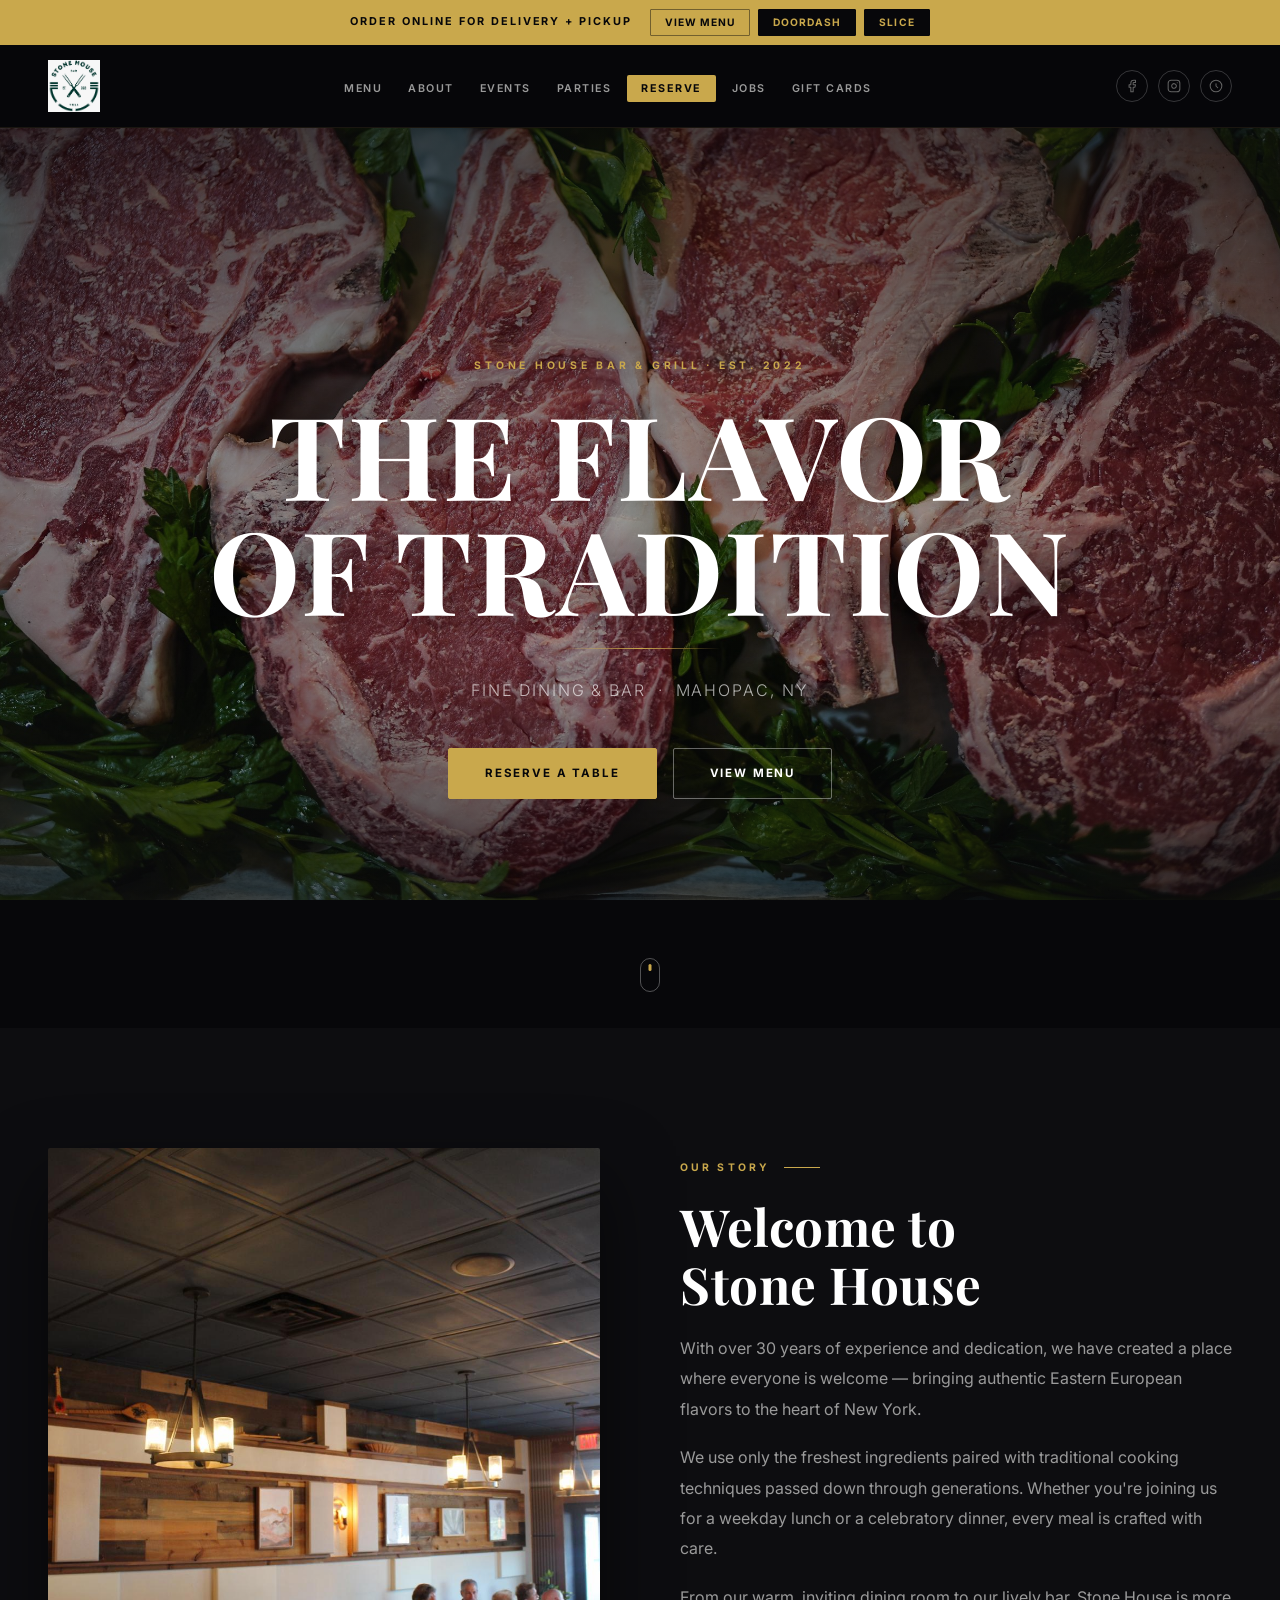
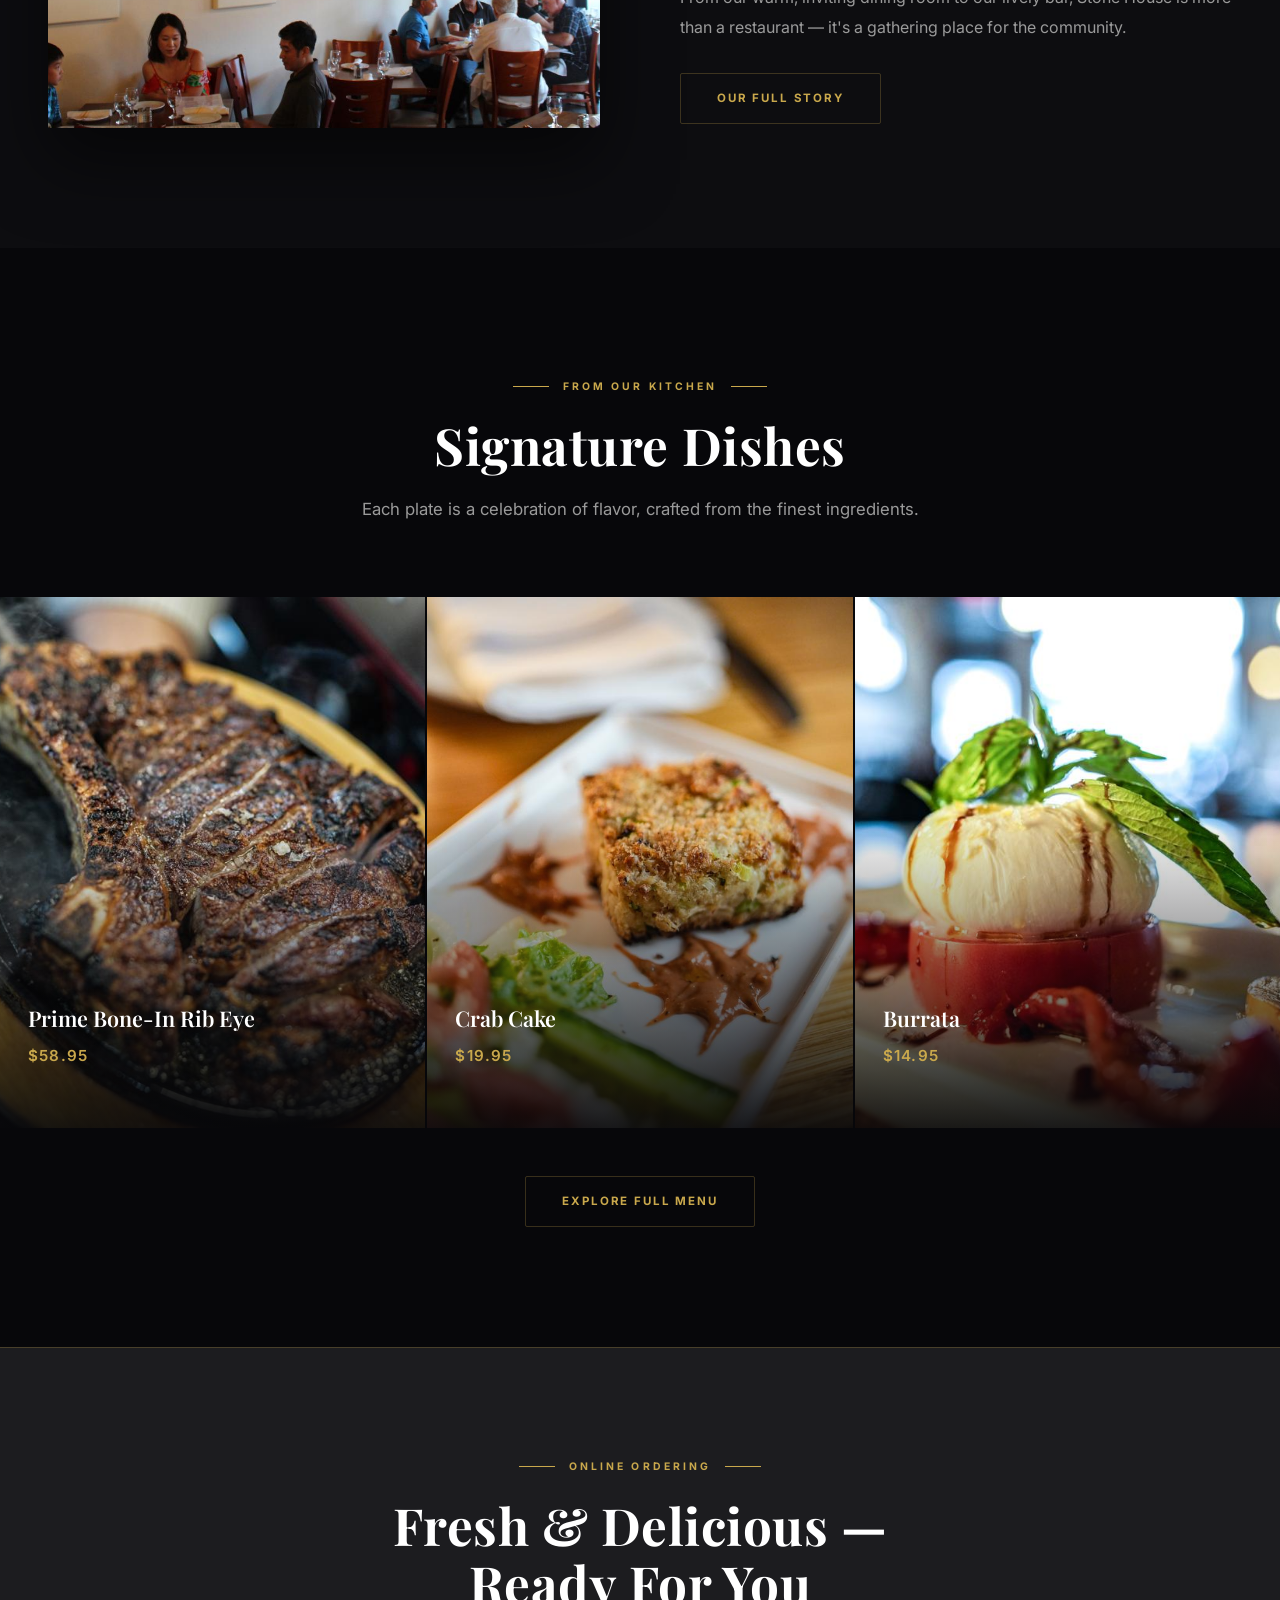
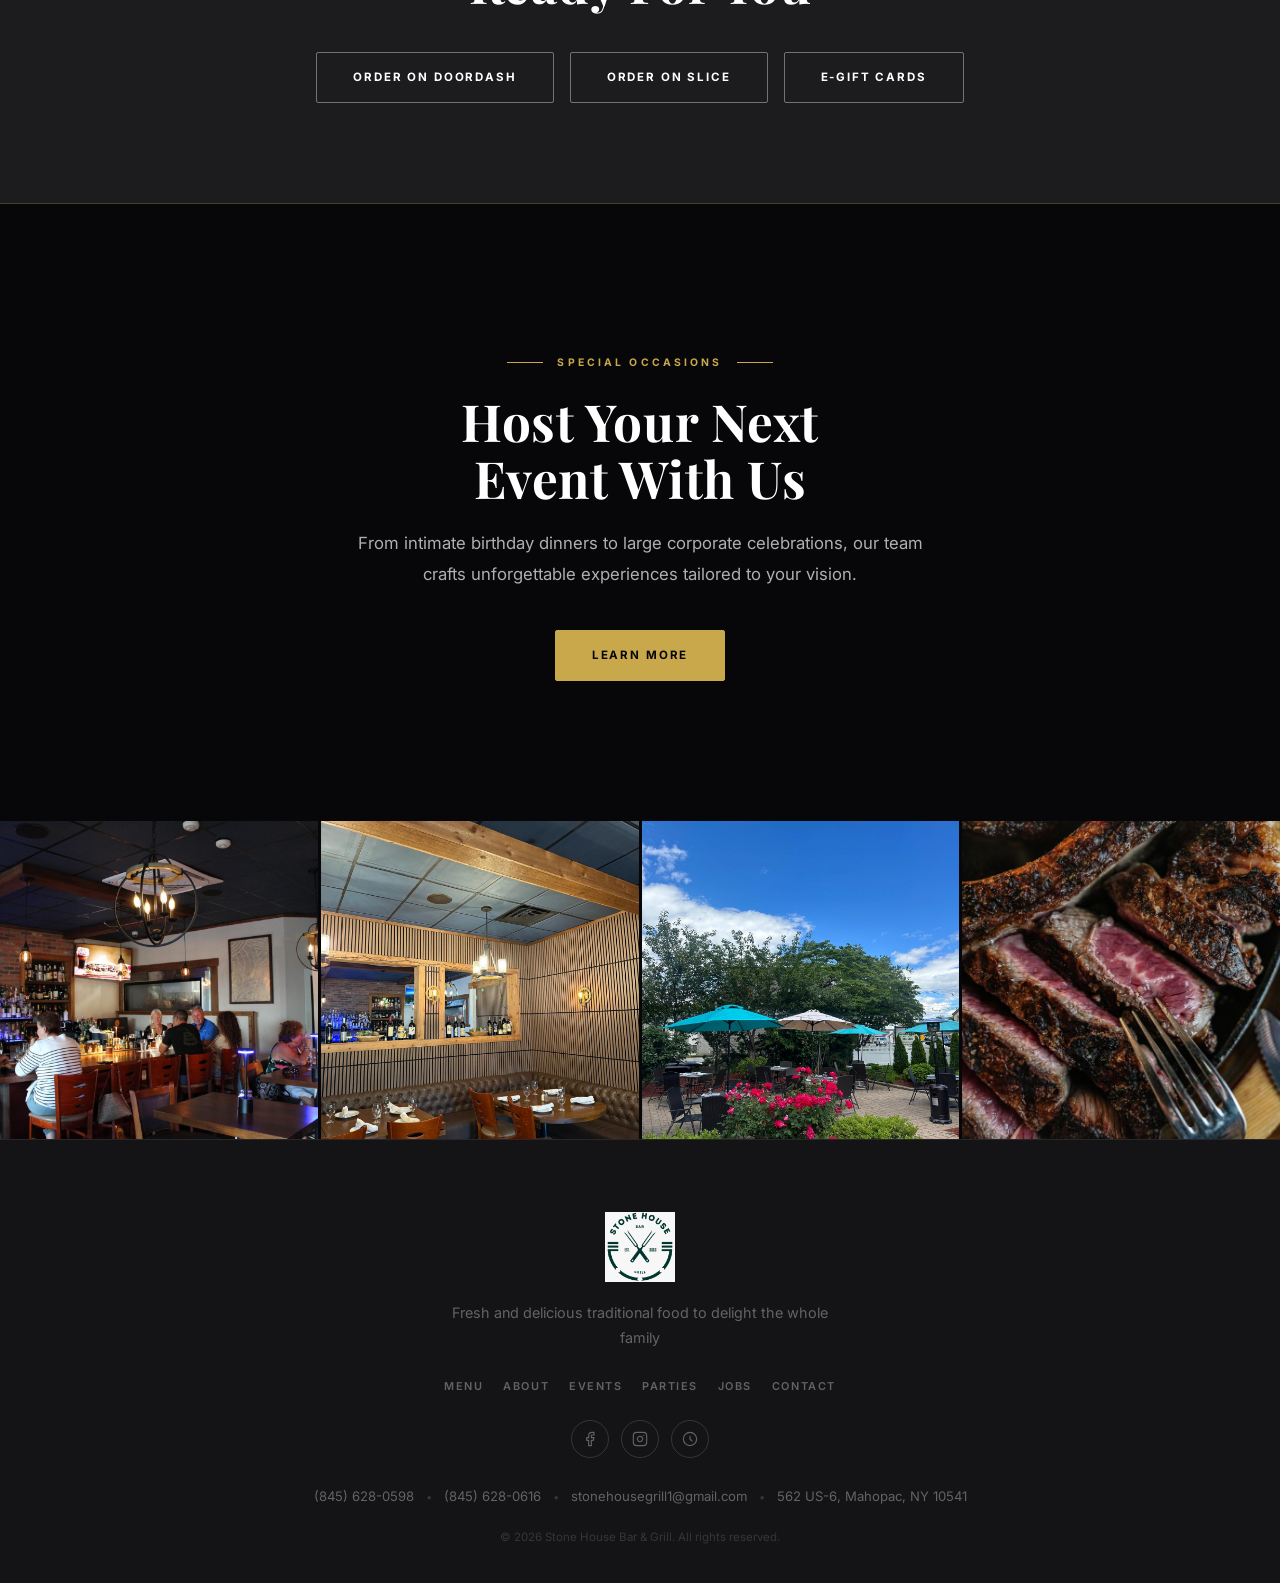
==== index.html @ c17eea4d "Remove Toast online ordering links" ====
<!DOCTYPE html>
<html lang="en">
<head>
  <meta charset="UTF-8" />
  <meta name="viewport" content="width=device-width, initial-scale=1.0" />
  <title>Stone House Bar &amp; Grill | Fine Dining in Mahopac NY</title>
  <meta name="description" content="Stone House Bar &amp; Grill — 30 years of authentic Eastern European flavors, fine dining, and warm hospitality in Mahopac, NY. Reserve your table today." />
  <meta property="og:title" content="Stone House Bar &amp; Grill | Fine Dining in Mahopac NY" />
  <meta property="og:description" content="Fine dining, craft cocktails &amp; private events in Mahopac, NY. Order online or reserve your table." />
  <meta property="og:image" content="images/steaks.jpg" />
  <meta property="og:type" content="website" />
  <link rel="preconnect" href="https://fonts.googleapis.com" />
  <link rel="preconnect" href="https://fonts.gstatic.com" crossorigin />
  <link href="https://fonts.googleapis.com/css2?family=Playfair+Display:ital,wght@0,400;0,600;0,700;1,400&family=Inter:wght@300;400;500;600;700&display=swap" rel="stylesheet" />
  <link rel="stylesheet" href="style.css?v=2" />
</head>
<body>

  <!-- TOP BANNER -->
  <div class="top-banner">
    <p class="banner-text">ORDER ONLINE FOR DELIVERY + PICKUP</p>
    <div class="banner-btns">
      <a href="menu.html" class="banner-btn">View Menu</a>
      <a href="https://www.doordash.com/store/stone-house-grill-mahopac-25248792/" target="_blank" rel="noopener" class="banner-btn banner-btn--filled">DoorDash</a>
      <a href="https://slicelife.com/restaurants/ny/mahopac/10541/stone-house-bar-grill/menu" target="_blank" rel="noopener" class="banner-btn banner-btn--filled">Slice</a>
    </div>
  </div>

  <!-- HEADER -->
  <header class="header" id="header">
    <div class="nav-inner container">
      <a href="index.html" class="nav-logo" aria-label="Stone House Bar &amp; Grill — Home">
        <img src="images/logo.jpg" alt="Stone House Bar &amp; Grill" />
      </a>
      <ul class="nav-links" role="list">
        <li><a href="menu.html"    class="nav-link">MENU</a></li>
        <li><a href="about.html"   class="nav-link">ABOUT</a></li>
        <li><a href="events.html"  class="nav-link">EVENTS</a></li>
        <li><a href="parties.html" class="nav-link">PARTIES</a></li>
        <li><a href="https://www.opentable.com/r/stone-house-grill-mahopac" target="_blank" rel="noopener" class="nav-link nav-link--reserve">RESERVE</a></li>
        <li><a href="jobs.html"    class="nav-link">JOBS</a></li>
        <li><a href="https://order.toasttab.com/egiftcards/stone-house-market-grill-562-rt-6" target="_blank" rel="noopener" class="nav-link">GIFT CARDS</a></li>
      </ul>
      <div class="nav-right">
        <div class="nav-social">
          <a href="https://www.facebook.com/stonehousegrillmarket" target="_blank" rel="noopener" aria-label="Facebook"><svg width="14" height="14" viewBox="0 0 24 24" fill="none" stroke="currentColor" stroke-width="1.8" stroke-linecap="round" stroke-linejoin="round"><path d="M18 2h-3a5 5 0 00-5 5v3H7v4h3v8h4v-8h3l1-4h-4V7a1 1 0 011-1h3z"/></svg></a>
          <a href="https://www.instagram.com/stonehousebarandgrill/" target="_blank" rel="noopener" aria-label="Instagram"><svg width="14" height="14" viewBox="0 0 24 24" fill="none" stroke="currentColor" stroke-width="1.8" stroke-linecap="round" stroke-linejoin="round"><rect x="2" y="2" width="20" height="20" rx="5" ry="5"/><path d="M16 11.37A4 4 0 1112.63 8 4 4 0 0116 11.37z"/><line x1="17.5" y1="6.5" x2="17.51" y2="6.5"/></svg></a>
          <a href="https://www.google.com/search?q=Stone+House+Bar+Grill+Mahopac+NY" target="_blank" rel="noopener" aria-label="Google"><svg width="14" height="14" viewBox="0 0 24 24" fill="none" stroke="currentColor" stroke-width="1.8" stroke-linecap="round" stroke-linejoin="round"><circle cx="12" cy="12" r="10"/><path d="M12 8v4l3 3"/></svg></a>
        </div>
        <button class="hamburger" id="hamburger" aria-label="Open navigation menu" aria-expanded="false">
          <span></span><span></span><span></span>
        </button>
      </div>
    </div>
  </header>

  <!-- MOBILE NAV -->
  <nav class="mobile-nav" id="mobileNav" aria-label="Mobile navigation">
    <a href="menu.html"    class="nav-link">MENU</a>
    <a href="about.html"   class="nav-link">ABOUT</a>
    <a href="events.html"  class="nav-link">EVENTS</a>
    <a href="parties.html" class="nav-link">PARTIES</a>
    <a href="https://www.opentable.com/r/stone-house-grill-mahopac" target="_blank" rel="noopener" class="nav-link nav-link--reserve">RESERVE</a>
    <a href="jobs.html"    class="nav-link">JOBS</a>
    <a href="https://order.toasttab.com/egiftcards/stone-house-market-grill-562-rt-6" target="_blank" rel="noopener" class="nav-link">GIFT CARDS</a>
    <div class="mobile-nav-social">
      <a href="https://www.facebook.com/stonehousegrillmarket" target="_blank" rel="noopener" aria-label="Facebook"><svg width="16" height="16" viewBox="0 0 24 24" fill="none" stroke="currentColor" stroke-width="1.8" stroke-linecap="round" stroke-linejoin="round"><path d="M18 2h-3a5 5 0 00-5 5v3H7v4h3v8h4v-8h3l1-4h-4V7a1 1 0 011-1h3z"/></svg></a>
      <a href="https://www.instagram.com/stonehousebarandgrill/" target="_blank" rel="noopener" aria-label="Instagram"><svg width="16" height="16" viewBox="0 0 24 24" fill="none" stroke="currentColor" stroke-width="1.8" stroke-linecap="round" stroke-linejoin="round"><rect x="2" y="2" width="20" height="20" rx="5" ry="5"/><path d="M16 11.37A4 4 0 1112.63 8 4 4 0 0116 11.37z"/><line x1="17.5" y1="6.5" x2="17.51" y2="6.5"/></svg></a>
      <a href="https://www.google.com/search?q=Stone+House+Bar+Grill+Mahopac+NY" aria-label="Google"><svg width="16" height="16" viewBox="0 0 24 24" fill="none" stroke="currentColor" stroke-width="1.8" stroke-linecap="round" stroke-linejoin="round"><circle cx="12" cy="12" r="10"/><path d="M12 8v4l3 3"/></svg></a>
    </div>
  </nav>

  <!-- ═══ HERO ═══════════════════════════════════════════════════ -->
  <section class="hero" aria-label="Hero">
    <div class="hero-overlay"></div>
    <div class="hero-content">
      <p class="hero-eyebrow">Stone House Bar &amp; Grill · Est. 2022</p>
      <h1 class="hero-title">THE FLAVOR<br>OF TRADITION</h1>
      <span class="hero-underline" aria-hidden="true"></span>
      <p class="hero-subtitle">Fine Dining &amp; Bar &nbsp;&middot;&nbsp; Mahopac, NY</p>
      <div class="hero-btns">
        <a href="https://www.opentable.com/r/stone-house-grill-mahopac" target="_blank" rel="noopener" class="btn btn--gold">Reserve a Table</a>
        <a href="menu.html"    class="btn btn--outline">View Menu</a>
      </div>
    </div>
    <div class="hero-scroll" aria-hidden="true"><span class="scroll-icon"></span></div>
  </section>

  <!-- ═══ STORY SPLIT ══════════════════════════════════════════════ -->
  <section class="section bg-dark">
    <div class="container split fade-in">
      <div class="split-image">
        <img src="images/diningroom.jpg" alt="Stone House dining room" loading="lazy" />
      </div>
      <div class="split-content">
        <div class="section-tag section-tag--left">Our Story</div>
        <h2 class="section-heading">Welcome to<br>Stone House</h2>
        <p>With over 30 years of experience and dedication, we have created a place where everyone is welcome — bringing authentic Eastern European flavors to the heart of New York.</p>
        <p>We use only the freshest ingredients paired with traditional cooking techniques passed down through generations. Whether you're joining us for a weekday lunch or a celebratory dinner, every meal is crafted with care.</p>
        <p>From our warm, inviting dining room to our lively bar, Stone House is more than a restaurant — it's a gathering place for the community.</p>
        <a href="about.html" class="btn btn--outline-gold">Our Full Story</a>
      </div>
    </div>
  </section>

  <!-- ═══ FEATURED DISHES ══════════════════════════════════════════ -->
  <section class="section bg-black">
    <div class="container">
      <div class="section-header fade-in">
        <div class="section-tag">From Our Kitchen</div>
        <h2 class="section-heading">Signature Dishes</h2>
        <p class="section-sub">Each plate is a celebration of flavor, crafted from the finest ingredients.</p>
      </div>
    </div>
    <div class="dishes-grid fade-in">
      <div class="dish-card">
        <img src="images/ribeye.jpg" alt="Prime Bone-In Rib Eye" loading="lazy" />
        <div class="dish-card-overlay">
          <p class="dish-card-name">Prime Bone-In Rib Eye</p>
          <p class="dish-card-price">$58.95</p>
          <p class="dish-card-cta">View Menu &rarr;</p>
        </div>
      </div>
      <div class="dish-card">
        <img src="images/crabcake.jpg" alt="Crab Cake" loading="lazy" />
        <div class="dish-card-overlay">
          <p class="dish-card-name">Crab Cake</p>
          <p class="dish-card-price">$19.95</p>
          <p class="dish-card-cta">View Menu &rarr;</p>
        </div>
      </div>
      <div class="dish-card">
        <img src="images/burratasalad.jpg" alt="Burrata" loading="lazy" />
        <div class="dish-card-overlay">
          <p class="dish-card-name">Burrata</p>
          <p class="dish-card-price">$14.95</p>
          <p class="dish-card-cta">View Menu &rarr;</p>
        </div>
      </div>
    </div>
    <div style="text-align:center; margin-top:48px;" class="fade-in">
      <a href="menu.html" class="btn btn--outline-gold">Explore Full Menu</a>
    </div>
  </section>

  <!-- ═══ ORDER ONLINE CTA ═════════════════════════════════════════ -->
  <section class="cta-section fade-in">
    <div class="container">
      <div class="section-tag" style="justify-content:center;">Online Ordering</div>
      <h2 class="section-heading">Fresh &amp; Delicious —<br>Ready For You</h2>
      <div class="cta-btns">
        <a href="https://www.doordash.com/store/stone-house-grill-mahopac-25248792/" target="_blank" rel="noopener" class="btn btn--outline">Order on DoorDash</a>
        <a href="https://slicelife.com/restaurants/ny/mahopac/10541/stone-house-bar-grill/menu" target="_blank" rel="noopener" class="btn btn--outline">Order on Slice</a>
        <a href="https://order.toasttab.com/egiftcards/stone-house-market-grill-562-rt-6" target="_blank" rel="noopener" class="btn btn--outline">E-Gift Cards</a>
      </div>
    </div>
  </section>

  <!-- ═══ EVENTS TEASER ════════════════════════════════════════════ -->
  <section class="events-teaser" aria-label="Private events">
    <div class="events-teaser-overlay"></div>
    <div class="events-teaser-content fade-in">
      <div class="section-tag" style="justify-content:center;">Special Occasions</div>
      <h2 class="section-heading">Host Your Next<br>Event With Us</h2>
      <p>From intimate birthday dinners to large corporate celebrations, our team crafts unforgettable experiences tailored to your vision.</p>
      <a href="parties.html" class="btn btn--gold">Learn More</a>
    </div>
  </section>

  <!-- ═══ GALLERY STRIP ════════════════════════════════════════════ -->
  <div class="gallery-strip" aria-label="Restaurant photo gallery">
    <div class="gallery-strip-item">
      <img src="images/bararea.jpg"      alt="Bar area"        loading="lazy" />
    </div>
    <div class="gallery-strip-item">
      <img src="images/bootharea.jpg"    alt="Booth seating"   loading="lazy" />
    </div>
    <div class="gallery-strip-item">
      <img src="images/outsidepatio.jpg" alt="Outside patio"   loading="lazy" />
    </div>
    <div class="gallery-strip-item">
      <img src="images/steakmr.jpg"      alt="Steak dinner"    loading="lazy" />
    </div>
  </div>

  <!-- ═══ FOOTER ═══════════════════════════════════════════════════ -->
  <footer class="footer">
    <div class="container footer-inner">
      <div class="footer-logo"><img src="images/logo.jpg" alt="Stone House Bar &amp; Grill" loading="lazy" /></div>
      <p class="footer-tagline">Fresh and delicious traditional food to delight the whole family</p>
      <nav class="footer-nav" aria-label="Footer navigation">
        <a href="menu.html">Menu</a>
        <a href="about.html">About</a>
        <a href="events.html">Events</a>
        <a href="parties.html">Parties</a>
        <a href="jobs.html">Jobs</a>
        <a href="contact.html">Contact</a>
      </nav>
      <div class="footer-social">
        <a href="https://www.facebook.com/stonehousegrillmarket" target="_blank" rel="noopener" aria-label="Facebook"><svg width="16" height="16" viewBox="0 0 24 24" fill="none" stroke="currentColor" stroke-width="1.7" stroke-linecap="round" stroke-linejoin="round"><path d="M18 2h-3a5 5 0 00-5 5v3H7v4h3v8h4v-8h3l1-4h-4V7a1 1 0 011-1h3z"/></svg></a>
        <a href="https://www.instagram.com/stonehousebarandgrill/" target="_blank" rel="noopener" aria-label="Instagram"><svg width="16" height="16" viewBox="0 0 24 24" fill="none" stroke="currentColor" stroke-width="1.7" stroke-linecap="round" stroke-linejoin="round"><rect x="2" y="2" width="20" height="20" rx="5" ry="5"/><path d="M16 11.37A4 4 0 1112.63 8 4 4 0 0116 11.37z"/><line x1="17.5" y1="6.5" x2="17.51" y2="6.5"/></svg></a>
        <a href="https://www.google.com/search?q=Stone+House+Bar+Grill+Mahopac+NY" target="_blank" rel="noopener" aria-label="Google"><svg width="16" height="16" viewBox="0 0 24 24" fill="none" stroke="currentColor" stroke-width="1.7" stroke-linecap="round" stroke-linejoin="round"><circle cx="12" cy="12" r="10"/><path d="M12 8v4l3 3"/></svg></a>
      </div>
      <div class="footer-contact-strip">
        <a href="tel:+18456280598">(845) 628-0598</a><span class="footer-dot">&bull;</span>
        <a href="tel:+18456280616">(845) 628-0616</a><span class="footer-dot">&bull;</span>
        <a href="mailto:stonehousegrill1@gmail.com">stonehousegrill1@gmail.com</a><span class="footer-dot">&bull;</span>
        <span>562 US-6, Mahopac, NY 10541</span>
      </div>
      <p class="footer-copy">&copy; 2026 Stone House Bar &amp; Grill. All rights reserved.</p>
    </div>
  </footer>

  <script src="script.js"></script>
</body>
</html>
---- style.css ----
/* ================================================================
   STONE HOUSE BAR & GRILL — Premium Multi-Page Design System
   ================================================================ */

/* ── VARIABLES ────────────────────────────────────────────────── */
:root {
  --black:       #07070a;
  --dark:        #0d0d10;
  --dark-2:      #141417;
  --dark-3:      #1c1c1f;
  --dark-4:      #272729;
  --dark-5:      #363639;
  --gold:        #c9a84c;
  --gold-light:  #d9bc78;
  --gold-dim:    rgba(201,168,76,0.12);
  --gold-border: rgba(201,168,76,0.25);
  --white:       #ffffff;
  --cream:       #f5f0e8;
  --gray:        #9a9a9a;
  --gray-2:      #636363;

  --font-h: 'Playfair Display', Georgia, serif;
  --font-b: 'Inter', system-ui, -apple-system, sans-serif;

  --ease:      cubic-bezier(0.4, 0, 0.2, 1);
  --dur:       0.35s;
  --container: 1280px;
  --nav-h:     82px;
  --section-v: 120px;
  --radius:    2px;
}

/* ── RESET ────────────────────────────────────────────────────── */
*, *::before, *::after { box-sizing: border-box; margin: 0; padding: 0; }
html { scroll-behavior: smooth; font-size: 16px; }
body {
  font-family: var(--font-b);
  background: var(--black);
  color: var(--white);
  line-height: 1.65;
  overflow-x: hidden;
  -webkit-font-smoothing: antialiased;
  opacity: 0;
  transition: opacity 0.45s ease;
}
body.page-ready { opacity: 1; }
img  { max-width: 100%; display: block; }
a    { text-decoration: none; color: inherit; }
ul   { list-style: none; }
address { font-style: normal; }

/* ── CONTAINER / LAYOUT ───────────────────────────────────────── */
.container {
  max-width: var(--container);
  margin-inline: auto;
  padding-inline: 48px;
}
.section { padding-block: var(--section-v); }

/* ── SECTION HEADER (centered, with gold tag + decorative lines) ─ */
.section-header { text-align: center; margin-bottom: 72px; }

.section-tag {
  display: inline-flex;
  align-items: center;
  gap: 14px;
  font-family: var(--font-b);
  font-size: 0.65rem;
  font-weight: 700;
  letter-spacing: 0.3em;
  text-transform: uppercase;
  color: var(--gold);
  margin-bottom: 22px;
}
.section-tag::before,
.section-tag::after {
  content: '';
  display: block;
  width: 36px;
  height: 1px;
  background: var(--gold);
}

.section-heading {
  font-family: var(--font-h);
  font-size: clamp(2rem, 4vw, 3.2rem);
  font-weight: 700;
  line-height: 1.12;
  color: var(--white);
  margin-bottom: 20px;
  letter-spacing: 0.01em;
}
.section-sub {
  font-size: 1.05rem;
  color: var(--gray);
  max-width: 560px;
  margin-inline: auto;
  line-height: 1.8;
}

/* Left-aligned section tag (for split sections) */
.section-tag--left { justify-content: flex-start; }
.section-tag--left::before { display: none; }

/* ── BUTTONS ──────────────────────────────────────────────────── */
.btn {
  display: inline-flex;
  align-items: center;
  gap: 10px;
  padding: 15px 36px;
  font-family: var(--font-b);
  font-size: 0.72rem;
  font-weight: 700;
  letter-spacing: 0.16em;
  text-transform: uppercase;
  border: 1.5px solid transparent;
  border-radius: var(--radius);
  cursor: pointer;
  transition: all var(--dur) var(--ease);
  white-space: nowrap;
}
.btn--gold {
  background: var(--gold);
  color: var(--black);
  border-color: var(--gold);
}
.btn--gold:hover {
  background: var(--gold-light);
  border-color: var(--gold-light);
  transform: translateY(-2px);
  box-shadow: 0 12px 32px rgba(201,168,76,0.28);
}
.btn--outline {
  background: transparent;
  color: var(--white);
  border-color: rgba(255,255,255,0.38);
}
.btn--outline:hover {
  border-color: var(--gold);
  color: var(--gold);
  transform: translateY(-2px);
}
.btn--outline-gold {
  background: transparent;
  color: var(--gold);
  border-color: var(--gold-border);
}
.btn--outline-gold:hover {
  background: var(--gold-dim);
  border-color: var(--gold);
}

/* ── FADE-IN ANIMATIONS (scroll reveal) ──────────────────────── */
.fade-in {
  opacity: 0;
  transform: translateY(28px);
  transition: opacity 0.75s var(--ease), transform 0.75s var(--ease);
}
.fade-in--d1 { transition-delay: 0.1s; }
.fade-in--d2 { transition-delay: 0.22s; }
.fade-in--d3 { transition-delay: 0.34s; }
.fade-in.visible { opacity: 1; transform: none; }

/* ── TOP BANNER ───────────────────────────────────────────────── */
.top-banner {
  background: var(--gold);
  color: var(--black);
  display: flex;
  align-items: center;
  justify-content: center;
  flex-wrap: wrap;
  gap: 10px 18px;
  padding: 9px 24px;
}
.banner-text {
  font-size: 0.68rem;
  font-weight: 700;
  letter-spacing: 0.18em;
  text-transform: uppercase;
}
.banner-btns { display: flex; gap: 8px; }
.banner-btn {
  font-size: 0.64rem;
  font-weight: 700;
  letter-spacing: 0.1em;
  text-transform: uppercase;
  padding: 4px 14px;
  border: 1.5px solid rgba(7,7,10,0.45);
  border-radius: 1px;
  color: var(--black);
  background: transparent;
  transition: all var(--dur) var(--ease);
}
.banner-btn:hover { background: var(--black); color: var(--gold); border-color: var(--black); }
.banner-btn--filled { background: var(--black); color: var(--gold); border-color: var(--black); }
.banner-btn--filled:hover { background: transparent; color: var(--black); }

/* ── HEADER / NAVIGATION ──────────────────────────────────────── */
.header {
  position: sticky;
  top: 0;
  z-index: 800;
  background: rgba(7,7,10,0.97);
  backdrop-filter: blur(18px);
  -webkit-backdrop-filter: blur(18px);
  border-bottom: 1px solid rgba(201,168,76,0.1);
  transition: box-shadow var(--dur) var(--ease);
}
.header.scrolled { box-shadow: 0 6px 40px rgba(0,0,0,0.6); }

.nav-inner {
  display: grid;
  grid-template-columns: auto 1fr auto;
  align-items: center;
  height: var(--nav-h);
  gap: 24px;
}
.nav-logo img {
  height: 52px;
  width: auto;
  object-fit: contain;
}

/* Nav links */
.nav-links {
  display: flex;
  align-items: center;
  justify-content: center;
  flex-wrap: wrap;
  gap: 4px 6px;
}
.nav-link {
  font-size: 0.67rem;
  font-weight: 600;
  letter-spacing: 0.14em;
  text-transform: uppercase;
  color: var(--gray);
  padding: 6px 10px;
  border-radius: var(--radius);
  transition: color var(--dur) var(--ease);
  position: relative;
}
.nav-link::after {
  content: '';
  position: absolute;
  bottom: 2px; left: 10px; right: 10px;
  height: 1px;
  background: var(--gold);
  transform: scaleX(0);
  transition: transform var(--dur) var(--ease);
}
.nav-link:hover       { color: var(--white); }
.nav-link:hover::after { transform: scaleX(1); }
.nav-link.active-link { color: var(--white); }
.nav-link.active-link::after { transform: scaleX(1); }

/* RESERVE — special pill button */
.nav-link--reserve {
  background: var(--gold);
  color: var(--black) !important;
  padding: 7px 14px;
  font-weight: 700;
}
.nav-link--reserve::after { display: none; }
.nav-link--reserve:hover  { background: var(--gold-light); transform: translateY(-1px); }

/* Nav right: social + hamburger */
.nav-right {
  display: flex;
  align-items: center;
  gap: 16px;
}
.nav-social { display: flex; align-items: center; gap: 10px; }
.nav-social a {
  display: flex;
  align-items: center;
  justify-content: center;
  width: 32px; height: 32px;
  border: 1px solid var(--dark-5);
  border-radius: 50%;
  color: var(--gray-2);
  transition: all var(--dur) var(--ease);
}
.nav-social a:hover { border-color: var(--gold); color: var(--gold); transform: translateY(-1px); }

/* Hamburger */
.hamburger {
  display: none;
  flex-direction: column;
  justify-content: center;
  gap: 5px;
  background: none;
  border: none;
  cursor: pointer;
  padding: 6px;
  z-index: 1100;
}
.hamburger span {
  display: block;
  width: 22px; height: 1.5px;
  background: var(--white);
  border-radius: 1px;
  transition: transform 0.3s var(--ease), opacity 0.3s var(--ease);
  transform-origin: center;
}
.hamburger.open span:nth-child(1) { transform: translateY(6.5px) rotate(45deg); }
.hamburger.open span:nth-child(2) { opacity: 0; transform: scaleX(0); }
.hamburger.open span:nth-child(3) { transform: translateY(-6.5px) rotate(-45deg); }

/* Mobile full-screen nav overlay */
.mobile-nav {
  position: fixed;
  inset: 0;
  background: rgba(7,7,10,0.98);
  z-index: 1000;
  display: flex;
  flex-direction: column;
  align-items: center;
  justify-content: center;
  gap: 8px;
  opacity: 0;
  pointer-events: none;
  transition: opacity 0.4s var(--ease);
}
.mobile-nav.open { opacity: 1; pointer-events: all; }
.mobile-nav .nav-link {
  font-size: 1.2rem;
  letter-spacing: 0.18em;
  color: var(--white);
  padding: 12px 24px;
}
.mobile-nav .nav-link--reserve {
  margin-top: 12px;
  font-size: 0.85rem;
}
.mobile-nav-social {
  display: flex;
  gap: 16px;
  margin-top: 32px;
}
.mobile-nav-social a {
  display: flex;
  align-items: center;
  justify-content: center;
  width: 40px; height: 40px;
  border: 1px solid var(--dark-5);
  border-radius: 50%;
  color: var(--gray);
  transition: all var(--dur) var(--ease);
}
.mobile-nav-social a:hover { border-color: var(--gold); color: var(--gold); }

/* ── HOMEPAGE HERO ────────────────────────────────────────────── */
.hero {
  position: relative;
  height: 100svh;
  min-height: 620px;
  background: url('images/steaks.jpg') center center / cover no-repeat;
  background-attachment: fixed;
  display: flex;
  align-items: center;
  justify-content: center;
  text-align: center;
  overflow: hidden;
}
.hero-overlay {
  position: absolute;
  inset: 0;
  background: linear-gradient(
    180deg,
    rgba(7,7,10,0.72) 0%,
    rgba(7,7,10,0.38) 40%,
    rgba(7,7,10,0.38) 60%,
    rgba(7,7,10,0.82) 100%
  );
}
.hero-content {
  position: relative;
  z-index: 1;
  padding-inline: 24px;
}
.hero-eyebrow {
  font-size: 0.65rem;
  font-weight: 700;
  letter-spacing: 0.36em;
  text-transform: uppercase;
  color: var(--gold);
  margin-bottom: 22px;
  animation: fadeUp 0.8s 0.3s both;
}
.hero-title {
  font-family: var(--font-h);
  font-size: clamp(3.4rem, 9vw, 7.5rem);
  font-weight: 700;
  line-height: 1.0;
  letter-spacing: 0.02em;
  color: var(--white);
  text-shadow: 0 4px 32px rgba(0,0,0,0.5);
  animation: fadeUp 1s 0.6s both;
}
.hero-underline {
  display: block;
  height: 1px;
  background: linear-gradient(90deg, transparent, var(--gold), transparent);
  width: 0;
  margin: 22px auto 28px;
  animation: underlineGrow 1.2s 1.3s var(--ease) forwards;
}
@keyframes underlineGrow { to { width: 160px; } }

.hero-subtitle {
  font-size: clamp(0.85rem, 1.5vw, 1rem);
  color: rgba(255,255,255,0.65);
  letter-spacing: 0.12em;
  text-transform: uppercase;
  font-weight: 300;
  margin-bottom: 44px;
  animation: fadeUp 0.8s 1.5s both;
}
.hero-btns {
  display: flex;
  gap: 16px;
  justify-content: center;
  flex-wrap: wrap;
  animation: fadeUp 0.8s 1.7s both;
}

@keyframes fadeUp {
  from { opacity: 0; transform: translateY(22px); }
  to   { opacity: 1; transform: translateY(0); }
}

/* Scroll indicator */
.hero-scroll {
  position: absolute;
  bottom: 36px;
  left: 50%;
  transform: translateX(-50%);
  z-index: 1;
  animation: fadeUp 0.8s 2.2s both;
}
.scroll-icon {
  display: block;
  width: 20px; height: 34px;
  border: 1.5px solid rgba(255,255,255,0.3);
  border-radius: 10px;
  position: relative;
  margin-inline: auto;
}
.scroll-icon::after {
  content: '';
  position: absolute;
  top: 5px; left: 50%;
  transform: translateX(-50%);
  width: 3px; height: 7px;
  background: var(--gold);
  border-radius: 2px;
  animation: scrollBob 1.8s ease-in-out infinite;
}
@keyframes scrollBob {
  0%, 100% { opacity: 1; transform: translateX(-50%) translateY(0); }
  70%  { opacity: 0; transform: translateX(-50%) translateY(12px); }
}

/* ── PAGE HERO (inner pages) ──────────────────────────────────── */
.page-hero {
  position: relative;
  height: clamp(360px, 55vh, 560px);
  background-position: center;
  background-size: cover;
  background-repeat: no-repeat;
  display: flex;
  align-items: center;
  justify-content: center;
  text-align: center;
  overflow: hidden;
}
.page-hero-overlay {
  position: absolute;
  inset: 0;
  background: linear-gradient(180deg,
    rgba(7,7,10,0.65) 0%,
    rgba(7,7,10,0.42) 50%,
    rgba(7,7,10,0.75) 100%
  );
}
.page-hero-content {
  position: relative;
  z-index: 1;
  padding-inline: 24px;
  animation: fadeUp 0.9s 0.2s both;
}
.page-hero-eyebrow {
  font-size: 0.63rem;
  font-weight: 700;
  letter-spacing: 0.3em;
  text-transform: uppercase;
  color: var(--gold);
  margin-bottom: 16px;
}
.page-hero-title {
  font-family: var(--font-h);
  font-size: clamp(2.4rem, 6vw, 4.8rem);
  font-weight: 700;
  line-height: 1.08;
  color: var(--white);
  text-shadow: 0 4px 24px rgba(0,0,0,0.5);
}
.page-hero-sub {
  font-size: 0.95rem;
  color: rgba(255,255,255,0.6);
  letter-spacing: 0.1em;
  margin-top: 16px;
  font-weight: 300;
}

/* ── STORY / SPLIT SECTION ────────────────────────────────────── */
.split {
  display: grid;
  grid-template-columns: 1fr 1fr;
  gap: 80px;
  align-items: center;
}
.split--reverse .split-image { order: 2; }
.split--reverse .split-content { order: 1; }

.split-image { position: relative; }
.split-image img {
  width: 100%;
  height: 580px;
  object-fit: cover;
  border-radius: var(--radius);
  box-shadow: 0 32px 72px rgba(0,0,0,0.55);
}
.split-image::before {
  content: '';
  position: absolute;
  top: -20px; left: -20px;
  right: 20px; bottom: 20px;
  border: 1px solid var(--gold-border);
  border-radius: var(--radius);
  pointer-events: none;
  z-index: -1;
}
.split-content p {
  color: var(--gray);
  font-size: 1rem;
  line-height: 1.9;
  margin-bottom: 18px;
}
.split-content .btn { margin-top: 12px; }

/* ── FEATURED DISH CARDS (homepage) ──────────────────────────── */
.dishes-grid {
  display: grid;
  grid-template-columns: repeat(3, 1fr);
  gap: 2px;
}
.dish-card {
  position: relative;
  overflow: hidden;
  cursor: pointer;
  aspect-ratio: 4/5;
}
.dish-card img {
  width: 100%;
  height: 100%;
  object-fit: cover;
  transition: transform 0.7s var(--ease);
}
.dish-card:hover img { transform: scale(1.08); }
.dish-card-overlay {
  position: absolute;
  inset: 0;
  background: linear-gradient(180deg, transparent 40%, rgba(7,7,10,0.92) 100%);
  display: flex;
  flex-direction: column;
  justify-content: flex-end;
  padding: 32px 28px;
}
.dish-card-name {
  font-family: var(--font-h);
  font-size: 1.35rem;
  font-weight: 600;
  color: var(--white);
  margin-bottom: 6px;
}
.dish-card-price {
  font-size: 0.95rem;
  font-weight: 600;
  color: var(--gold);
  letter-spacing: 0.08em;
}
.dish-card-cta {
  font-size: 0.62rem;
  font-weight: 700;
  letter-spacing: 0.22em;
  text-transform: uppercase;
  color: rgba(255,255,255,0);
  margin-top: 12px;
  transition: color var(--dur) var(--ease);
}
.dish-card:hover .dish-card-cta { color: var(--gold); }

/* ── FULL-WIDTH CTA SECTION ───────────────────────────────────── */
.cta-section {
  background: var(--dark-3);
  padding-block: 100px;
  text-align: center;
  position: relative;
  border-top: 1px solid var(--gold-border);
  border-bottom: 1px solid var(--gold-border);
}
.cta-section .section-heading { margin-bottom: 40px; }
.cta-btns {
  display: flex;
  gap: 16px;
  justify-content: center;
  flex-wrap: wrap;
}

/* ── EVENTS TEASER (image bg) ─────────────────────────────────── */
.events-teaser {
  position: relative;
  padding-block: 140px;
  background-image: url('images/fireplace.jpg');
  background-size: cover;
  background-position: center;
  background-attachment: fixed;
  text-align: center;
}
.events-teaser-overlay {
  position: absolute;
  inset: 0;
  background: rgba(7,7,10,0.74);
}
.events-teaser-content {
  position: relative;
  z-index: 1;
  max-width: 660px;
  margin-inline: auto;
  padding-inline: 24px;
}
.events-teaser-content p {
  color: rgba(255,255,255,0.68);
  font-size: 1.05rem;
  line-height: 1.85;
  margin-bottom: 40px;
}

/* ── GALLERY STRIP ────────────────────────────────────────────── */
.gallery-strip {
  display: grid;
  grid-template-columns: repeat(4, 1fr);
  gap: 3px;
  overflow: hidden;
}
.gallery-strip-item {
  position: relative;
  overflow: hidden;
  aspect-ratio: 1;
}
.gallery-strip-item img {
  width: 100%;
  height: 100%;
  object-fit: cover;
  transition: transform 0.65s var(--ease);
}
.gallery-strip-item:hover img { transform: scale(1.06); }
.gallery-strip-item::after {
  content: '';
  position: absolute;
  inset: 0;
  background: rgba(7,7,10,0);
  transition: background var(--dur) var(--ease);
}
.gallery-strip-item:hover::after { background: rgba(7,7,10,0.28); }

/* ── MENU PAGE ────────────────────────────────────────────────── */
.menu-page { background: var(--black); }
.pdf-download-bar {
  display: flex;
  justify-content: center;
  flex-wrap: wrap;
  gap: 12px;
  padding: 32px 24px;
  background: var(--dark-2);
  border-bottom: 1px solid var(--dark-4);
}

/* Tabs */
.menu-tabs {
  display: flex;
  justify-content: center;
  flex-wrap: wrap;
  border-bottom: 1px solid var(--dark-4);
  margin-bottom: 64px;
  gap: 0;
}
.tab-btn {
  background: none;
  border: none;
  border-bottom: 2px solid transparent;
  color: var(--gray);
  font-family: var(--font-b);
  font-size: 0.72rem;
  font-weight: 700;
  letter-spacing: 0.16em;
  text-transform: uppercase;
  padding: 18px 32px;
  cursor: pointer;
  transition: all var(--dur) var(--ease);
  margin-bottom: -1px;
  white-space: nowrap;
}
.tab-btn:hover     { color: var(--white); }
.tab-btn.active    { color: var(--gold); border-bottom-color: var(--gold); }

.tab-panel          { display: none; }
.tab-panel.active   { display: block; animation: panelIn 0.38s var(--ease); }
@keyframes panelIn {
  from { opacity: 0; transform: translateY(8px); }
  to   { opacity: 1; transform: none; }
}

/* Menu section titles */
.menu-section-title {
  font-family: var(--font-b);
  font-size: 0.63rem;
  font-weight: 700;
  letter-spacing: 0.26em;
  text-transform: uppercase;
  color: var(--gold);
  padding-bottom: 12px;
  border-bottom: 1px solid var(--dark-4);
  margin-bottom: 16px;
  margin-top: 52px;
}
.menu-section-title:first-of-type { margin-top: 0; }

/* Menu item grid */
.menu-grid {
  display: grid;
  grid-template-columns: repeat(2, 1fr);
  gap: 2px;
  margin-bottom: 4px;
}
.menu-item {
  display: flex;
  justify-content: space-between;
  align-items: flex-start;
  gap: 20px;
  background: var(--dark-2);
  padding: 18px 22px;
  border: 1px solid var(--dark-4);
  transition: border-color var(--dur) var(--ease), background var(--dur) var(--ease);
}
.menu-item:hover { background: var(--dark-3); border-color: var(--gold-border); }
.menu-item-info h3 {
  font-family: var(--font-h);
  font-size: 0.98rem;
  font-weight: 600;
  color: var(--white);
  margin-bottom: 4px;
}
.menu-desc {
  font-size: 0.8rem;
  color: var(--gray-2);
  line-height: 1.5;
}
.menu-price {
  font-family: var(--font-h);
  font-size: 1rem;
  font-weight: 700;
  color: var(--gold);
  white-space: nowrap;
  flex-shrink: 0;
  padding-top: 2px;
}

/* Sides/desserts grid */
.sides-grid {
  display: grid;
  grid-template-columns: repeat(4, 1fr);
  gap: 2px;
}
.sides-item {
  background: var(--dark-2);
  border: 1px solid var(--dark-4);
  padding: 14px 18px;
  display: flex;
  justify-content: space-between;
  align-items: center;
  gap: 8px;
  font-size: 0.875rem;
  transition: border-color var(--dur) var(--ease);
}
.sides-item:hover { border-color: var(--gold-border); }
.sides-item span:first-child { color: var(--white); }
.sides-item span:last-child  { color: var(--gold); font-weight: 600; }

/* Happy hour badge */
.happyhour-badge {
  display: inline-flex;
  align-items: center;
  gap: 10px;
  background: var(--dark-2);
  border: 1px solid var(--gold-border);
  border-radius: var(--radius);
  padding: 12px 22px;
  color: var(--gold);
  font-size: 0.78rem;
  font-weight: 600;
  letter-spacing: 0.1em;
  text-transform: uppercase;
  margin: 0 auto 40px;
  display: flex;
  justify-content: center;
  max-width: 380px;
}

/* Party menu cards */
.party-menu-grid {
  display: grid;
  grid-template-columns: repeat(3, 1fr);
  gap: 24px;
}
.party-menu-card {
  background: var(--dark-2);
  border: 1px solid var(--dark-4);
  border-radius: var(--radius);
  overflow: hidden;
  transition: border-color var(--dur) var(--ease), transform var(--dur) var(--ease), box-shadow var(--dur) var(--ease);
}
.party-menu-card:hover {
  border-color: var(--gold-border);
  transform: translateY(-5px);
  box-shadow: 0 20px 50px rgba(0,0,0,0.45);
}
.party-menu-header {
  background: var(--dark-3);
  padding: 28px;
  text-align: center;
  border-bottom: 1px solid rgba(201,168,76,0.18);
}
.party-menu-header h3 {
  font-family: var(--font-h);
  font-size: 1.15rem;
  color: var(--white);
  margin-bottom: 10px;
}
.party-price-tag {
  font-family: var(--font-h);
  font-size: 2rem;
  font-weight: 700;
  color: var(--gold);
  display: block;
}
.party-price-tag small {
  font-family: var(--font-b);
  font-size: 0.72rem;
  color: var(--gray-2);
  font-weight: 400;
}
.party-menu-body { padding: 28px; }
.party-section { margin-bottom: 22px; }
.party-section:last-child { margin-bottom: 0; }
.party-section-label {
  font-size: 0.63rem;
  font-weight: 700;
  letter-spacing: 0.22em;
  text-transform: uppercase;
  color: var(--gold);
  display: block;
  margin-bottom: 12px;
}
.party-items { display: flex; flex-direction: column; gap: 7px; }
.party-items li {
  font-size: 0.875rem;
  color: var(--gray);
  padding-left: 14px;
  position: relative;
}
.party-items li::before {
  content: '–';
  position: absolute;
  left: 0;
  color: var(--dark-5);
}
.party-dessert { font-size: 0.82rem; color: var(--gray-2); font-style: italic; }

/* PDF download btn */
.menu-pdf-wrap {
  margin-top: 48px;
  padding-top: 32px;
  border-top: 1px solid var(--dark-4);
  display: flex;
  justify-content: center;
}

/* ── EVENTS PAGE ──────────────────────────────────────────────── */
.event-card {
  display: grid;
  grid-template-columns: 1fr 1fr;
  gap: 0;
  background: var(--dark-2);
  border: 1px solid var(--dark-4);
  border-radius: var(--radius);
  overflow: hidden;
  max-width: 960px;
  margin-inline: auto;
  transition: border-color var(--dur) var(--ease), box-shadow var(--dur) var(--ease);
}
.event-card:hover {
  border-color: var(--gold-border);
  box-shadow: 0 24px 60px rgba(0,0,0,0.5);
}
.event-card-image { position: relative; min-height: 420px; }
.event-card-image img {
  width: 100%;
  height: 100%;
  object-fit: cover;
  transition: transform 0.65s var(--ease);
}
.event-card:hover .event-card-image img { transform: scale(1.04); }
.event-date-badge {
  position: absolute;
  top: 24px; left: 24px;
  background: var(--gold);
  color: var(--black);
  padding: 10px 16px;
  text-align: center;
  font-weight: 700;
  line-height: 1.2;
  border-radius: var(--radius);
}
.event-date-badge .month {
  font-size: 0.62rem;
  letter-spacing: 0.2em;
  text-transform: uppercase;
  display: block;
}
.event-date-badge .day {
  font-family: var(--font-h);
  font-size: 2rem;
  display: block;
}
.event-card-content {
  padding: 56px 48px;
  display: flex;
  flex-direction: column;
  justify-content: center;
}
.event-card-content .section-tag { margin-bottom: 16px; }
.event-card-content h2 {
  font-family: var(--font-h);
  font-size: clamp(1.6rem, 3vw, 2.4rem);
  font-weight: 700;
  color: var(--white);
  margin-bottom: 8px;
  letter-spacing: 0.02em;
}
.event-date-line {
  font-size: 0.78rem;
  font-weight: 600;
  letter-spacing: 0.16em;
  text-transform: uppercase;
  color: var(--gold);
  margin-bottom: 22px;
}
.event-card-content p {
  color: var(--gray);
  font-size: 0.98rem;
  line-height: 1.85;
  margin-bottom: 36px;
}
.upcoming-grid {
  display: grid;
  grid-template-columns: repeat(3, 1fr);
  gap: 24px;
  margin-top: 60px;
}
.upcoming-card {
  background: var(--dark-2);
  border: 1px dashed var(--dark-5);
  border-radius: var(--radius);
  padding: 48px 32px;
  text-align: center;
}
.upcoming-card-icon { font-size: 2rem; margin-bottom: 16px; opacity: 0.4; }
.upcoming-card h3 {
  font-family: var(--font-h);
  font-size: 1rem;
  color: var(--gray-2);
  font-style: italic;
}

/* ── PARTIES PAGE ─────────────────────────────────────────────── */
.party-features-grid {
  display: grid;
  grid-template-columns: repeat(3, 1fr);
  gap: 32px;
}
.party-feature {
  background: var(--dark-2);
  border: 1px solid var(--dark-4);
  border-radius: var(--radius);
  padding: 48px 36px;
  text-align: center;
  transition: border-color var(--dur) var(--ease), transform var(--dur) var(--ease), box-shadow var(--dur) var(--ease);
}
.party-feature:hover {
  border-color: var(--gold-border);
  transform: translateY(-5px);
  box-shadow: 0 20px 50px rgba(0,0,0,0.4);
}
.party-feature-icon {
  font-size: 2.2rem;
  margin-bottom: 22px;
  display: block;
}
.party-feature h3 {
  font-family: var(--font-h);
  font-size: 1.3rem;
  font-weight: 600;
  color: var(--white);
  margin-bottom: 14px;
}
.party-feature p { color: var(--gray); font-size: 0.9rem; line-height: 1.8; }

.party-cta-box {
  background: var(--dark-2);
  border: 1px solid var(--gold-border);
  border-radius: var(--radius);
  padding: 56px;
  text-align: center;
  max-width: 680px;
  margin-inline: auto;
}
.party-cta-box h3 {
  font-family: var(--font-h);
  font-size: 1.8rem;
  color: var(--white);
  margin-bottom: 16px;
}
.party-cta-box p {
  color: var(--gray);
  margin-bottom: 32px;
  font-size: 0.95rem;
  line-height: 1.8;
}
.party-contact-row {
  display: flex;
  align-items: center;
  justify-content: center;
  gap: 6px 12px;
  flex-wrap: wrap;
  font-size: 0.82rem;
  color: var(--gray-2);
  margin-top: 20px;
}
.party-contact-row a { color: var(--gold); transition: color var(--dur) var(--ease); }
.party-contact-row a:hover { color: var(--gold-light); }
.party-contact-dot { color: var(--dark-5); }

/* ── JOBS PAGE ────────────────────────────────────────────────── */
.jobs-intro {
  max-width: 600px;
  margin-inline: auto;
  text-align: center;
}
.jobs-intro p { color: var(--gray); font-size: 1rem; line-height: 1.85; }

.jobs-grid {
  display: grid;
  grid-template-columns: repeat(3, 1fr);
  gap: 24px;
  margin-top: 64px;
}
.job-card {
  background: var(--dark-2);
  border: 1px solid var(--dark-4);
  border-radius: var(--radius);
  padding: 44px 36px;
  display: flex;
  flex-direction: column;
  transition: border-color var(--dur) var(--ease), transform var(--dur) var(--ease), box-shadow var(--dur) var(--ease);
}
.job-card:hover {
  border-color: var(--gold-border);
  transform: translateY(-5px);
  box-shadow: 0 20px 50px rgba(0,0,0,0.45);
}
.job-card-icon {
  font-size: 2rem;
  margin-bottom: 20px;
  display: block;
}
.job-card h3 {
  font-family: var(--font-h);
  font-size: 1.5rem;
  font-weight: 700;
  color: var(--white);
  margin-bottom: 14px;
}
.job-card p {
  color: var(--gray);
  font-size: 0.9rem;
  line-height: 1.8;
  flex: 1;
  margin-bottom: 32px;
}
.job-card .btn { align-self: flex-start; }

/* ── ABOUT PAGE ───────────────────────────────────────────────── */
.about-values {
  display: grid;
  grid-template-columns: repeat(3, 1fr);
  gap: 32px;
  margin-top: 80px;
}
.value-card {
  text-align: center;
  padding: 40px 28px;
  border-top: 1px solid var(--gold-border);
}
.value-card-num {
  font-family: var(--font-h);
  font-size: 2.5rem;
  font-weight: 700;
  color: var(--gold);
  opacity: 0.35;
  display: block;
  margin-bottom: 12px;
  line-height: 1;
}
.value-card h3 {
  font-family: var(--font-h);
  font-size: 1.1rem;
  color: var(--white);
  margin-bottom: 12px;
}
.value-card p { color: var(--gray); font-size: 0.88rem; line-height: 1.8; }

/* ── CONTACT PAGE ─────────────────────────────────────────────── */
.contact-grid {
  display: grid;
  grid-template-columns: 1fr 1fr;
  gap: 80px;
  align-items: start;
}
.hours-table { margin-bottom: 40px; border-top: 1px solid var(--dark-4); }
.hours-row {
  display: flex;
  justify-content: space-between;
  align-items: center;
  padding: 15px 0;
  border-bottom: 1px solid var(--dark-4);
  font-size: 0.92rem;
  gap: 12px;
}
.hours-day  { color: var(--gray); }
.hours-time { color: var(--white); font-weight: 500; text-align: right; }

.contact-items { display: flex; flex-direction: column; gap: 20px; }
.contact-item  { display: flex; align-items: flex-start; gap: 14px; }
.contact-item svg { flex-shrink: 0; margin-top: 2px; color: var(--gold); }
.contact-item-text { display: flex; flex-direction: column; gap: 4px; }
.contact-item-text a, .contact-item-text span {
  color: var(--gray);
  font-size: 0.92rem;
  transition: color var(--dur) var(--ease);
}
.contact-item-text a:hover { color: var(--gold); }

.contact-map {
  border-radius: var(--radius);
  overflow: hidden;
  height: 460px;
  box-shadow: 0 24px 60px rgba(0,0,0,0.5);
}
.contact-map iframe {
  width: 100%;
  height: 100%;
  border: 0;
  display: block;
  filter: grayscale(40%) brightness(0.78) contrast(1.05);
}

.reservation-box {
  background: var(--dark-2);
  border: 1px solid var(--gold-border);
  border-radius: var(--radius);
  padding: 52px;
  text-align: center;
  max-width: 620px;
  margin: 80px auto 0;
}
.reservation-box h3 {
  font-family: var(--font-h);
  font-size: 1.8rem;
  color: var(--white);
  margin-bottom: 14px;
}
.reservation-box p { color: var(--gray); font-size: 0.95rem; line-height: 1.8; margin-bottom: 32px; }
.res-methods {
  display: flex;
  align-items: center;
  justify-content: center;
  gap: 16px;
  flex-wrap: wrap;
}

/* ── DARK BAND (alternating section bg) ──────────────────────── */
.bg-dark   { background: var(--dark); }
.bg-dark-2 { background: var(--dark-2); }
.bg-black  { background: var(--black); }

/* ── FOOTER ───────────────────────────────────────────────────── */
.footer {
  background: var(--dark-2);
  border-top: 1px solid var(--dark-4);
  padding: 72px 0 36px;
}
.footer-inner { text-align: center; }
.footer-logo img {
  height: 70px;
  width: auto;
  margin-inline: auto;
  margin-bottom: 18px;
  object-fit: contain;
}
.footer-tagline {
  color: var(--gray-2);
  font-size: 0.9rem;
  max-width: 380px;
  margin: 0 auto 28px;
  line-height: 1.75;
}
.footer-nav {
  display: flex;
  justify-content: center;
  flex-wrap: wrap;
  gap: 6px 20px;
  margin-bottom: 24px;
}
.footer-nav a {
  font-size: 0.68rem;
  font-weight: 600;
  letter-spacing: 0.14em;
  text-transform: uppercase;
  color: var(--gray-2);
  transition: color var(--dur) var(--ease);
}
.footer-nav a:hover { color: var(--gold); }
.footer-social {
  display: flex;
  justify-content: center;
  gap: 12px;
  margin-bottom: 28px;
}
.footer-social a {
  display: flex;
  align-items: center;
  justify-content: center;
  width: 38px; height: 38px;
  border: 1px solid var(--dark-5);
  border-radius: 50%;
  color: var(--gray-2);
  transition: all var(--dur) var(--ease);
}
.footer-social a:hover {
  border-color: var(--gold);
  color: var(--gold);
  transform: translateY(-2px);
}
.footer-contact-strip {
  display: flex;
  align-items: center;
  justify-content: center;
  flex-wrap: wrap;
  gap: 6px 12px;
  margin-bottom: 20px;
}
.footer-contact-strip a, .footer-contact-strip span:not(.footer-dot) {
  color: var(--gray-2);
  font-size: 0.82rem;
  transition: color var(--dur) var(--ease);
}
.footer-contact-strip a:hover { color: var(--gold); }
.footer-dot { color: var(--dark-5); font-size: 0.7rem; }
.footer-copy { color: var(--dark-5); font-size: 0.72rem; }

/* ── FOCUS ────────────────────────────────────────────────────── */
:focus-visible { outline: 2px solid var(--gold); outline-offset: 3px; }

/* ── RESPONSIVE ───────────────────────────────────────────────── */
@media (max-width: 1100px) {
  .container { padding-inline: 32px; }
  .dishes-grid { grid-template-columns: repeat(3, 1fr); }
  .party-menu-grid { grid-template-columns: 1fr; }
  .party-features-grid { grid-template-columns: repeat(3, 1fr); }
  .sides-grid { grid-template-columns: repeat(3, 1fr); }
}

@media (max-width: 900px) {
  :root { --section-v: 80px; --nav-h: 70px; }

  .hamburger { display: flex; }
  .nav-links, .nav-social { display: none; }

  .split { grid-template-columns: 1fr; gap: 48px; }
  .split--reverse .split-image,
  .split--reverse .split-content { order: unset; }
  .split-image img { height: 340px; }
  .split-image::before { display: none; }

  .dishes-grid { grid-template-columns: 1fr 1fr; gap: 2px; }
  .gallery-strip { grid-template-columns: repeat(2, 1fr); }

  .event-card { grid-template-columns: 1fr; }
  .event-card-image { min-height: 280px; }
  .event-card-content { padding: 40px 32px; }

  .upcoming-grid { grid-template-columns: 1fr; gap: 16px; }

  .party-features-grid,
  .jobs-grid,
  .about-values { grid-template-columns: 1fr; gap: 16px; }

  .party-menu-grid { grid-template-columns: 1fr; }
  .contact-grid { grid-template-columns: 1fr; gap: 48px; }
  .contact-map { height: 320px; }
  .reservation-box { padding: 36px 28px; }
  .party-cta-box { padding: 36px 28px; }

  .menu-grid { grid-template-columns: 1fr; }
  .sides-grid { grid-template-columns: repeat(2, 1fr); }

  .hero { background-attachment: scroll; }
  .events-teaser { background-attachment: scroll; }
}

@media (max-width: 600px) {
  :root { --section-v: 64px; }
  .container { padding-inline: 20px; }

  .hero-title { font-size: clamp(2.8rem, 14vw, 4.5rem); }
  .hero-btns, .cta-btns, .res-methods { flex-direction: column; align-items: center; }
  .hero-btns .btn, .cta-btns .btn { width: 100%; max-width: 280px; }

  .dishes-grid { grid-template-columns: 1fr; }
  .gallery-strip { grid-template-columns: repeat(2, 1fr); }

  .pdf-download-bar { flex-direction: column; align-items: center; }

  .menu-tabs { flex-direction: column; align-items: stretch; }
  .tab-btn { border-bottom: 1px solid var(--dark-4); text-align: left; }
  .tab-btn.active { border-bottom: 1px solid var(--gold); }

  .sides-grid { grid-template-columns: 1fr 1fr; }

  .top-banner { flex-direction: column; gap: 8px; text-align: center; }

  .footer-contact-strip { flex-direction: column; gap: 6px; }
  .footer-dot { display: none; }
}

/* ── MOTHER'S DAY POPUP ───────────────────────────────────────── */
.md-overlay {
  position: fixed;
  inset: 0;
  background: rgba(0,0,0,0.72);
  z-index: 9999;
  display: flex;
  align-items: center;
  justify-content: center;
  padding: 16px;
  opacity: 0;
  pointer-events: none;
  transition: opacity 0.4s ease;
}
.md-overlay--visible {
  opacity: 1;
  pointer-events: all;
}
.md-modal {
  background: var(--dark-2, #1a1a1a);
  border: 1px solid rgba(201,168,76,0.25);
  border-radius: 12px;
  max-width: 380px;
  width: 100%;
  overflow: hidden;
  position: relative;
  display: flex;
  flex-direction: column;
  transform: translateY(20px);
  transition: transform 0.4s ease;
}
.md-overlay--visible .md-modal {
  transform: translateY(0);
}
.md-close {
  position: absolute;
  top: 12px;
  right: 14px;
  background: rgba(0,0,0,0.6);
  border: none;
  color: #fff;
  font-size: 1.4rem;
  line-height: 1;
  width: 32px;
  height: 32px;
  border-radius: 50%;
  cursor: pointer;
  z-index: 2;
  display: flex;
  align-items: center;
  justify-content: center;
}
.md-close:hover { background: rgba(0,0,0,0.9); }
.md-img {
  width: 100%;
  height: auto;
  display: block;
  flex-shrink: 0;
  border-radius: 12px 12px 0 0;
}
.md-body {
  padding: 22px 28px 28px;
  text-align: center;
  background: var(--dark-2, #1a1a1a);
  flex: 1;
}
@media (max-height: 600px) {
  .md-body { padding: 14px 20px 20px; }
  .md-title { font-size: 1.3rem; }
}
.md-tag {
  font-size: 0.7rem;
  font-weight: 700;
  letter-spacing: 0.12em;
  text-transform: uppercase;
  color: var(--gold, #c9a84c);
  margin-bottom: 10px;
}
.md-title {
  font-size: 1.7rem;
  font-weight: 700;
  color: #fff;
  margin-bottom: 10px;
  line-height: 1.15;
}
.md-sub {
  font-size: 0.9rem;
  color: rgba(255,255,255,0.7);
  line-height: 1.6;
  margin-bottom: 24px;
}
.md-btn { width: 100%; justify-content: center; }
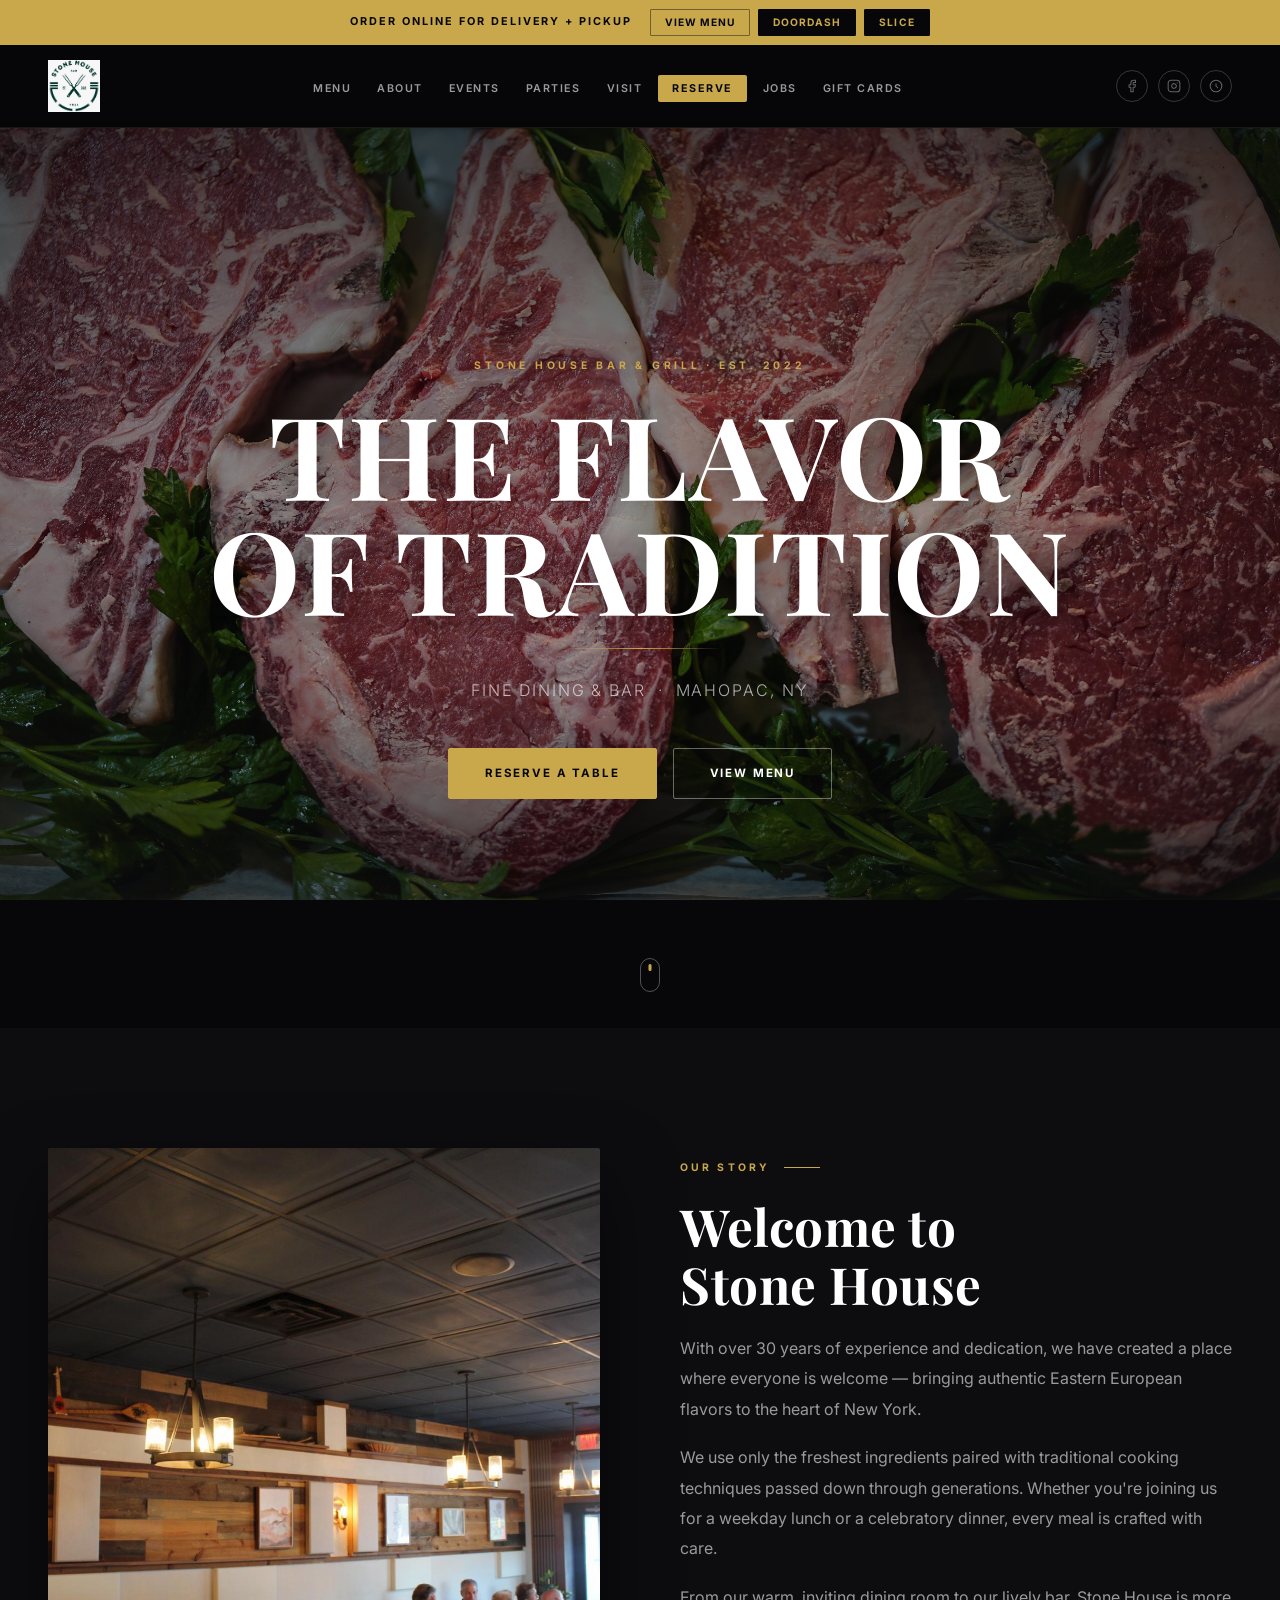
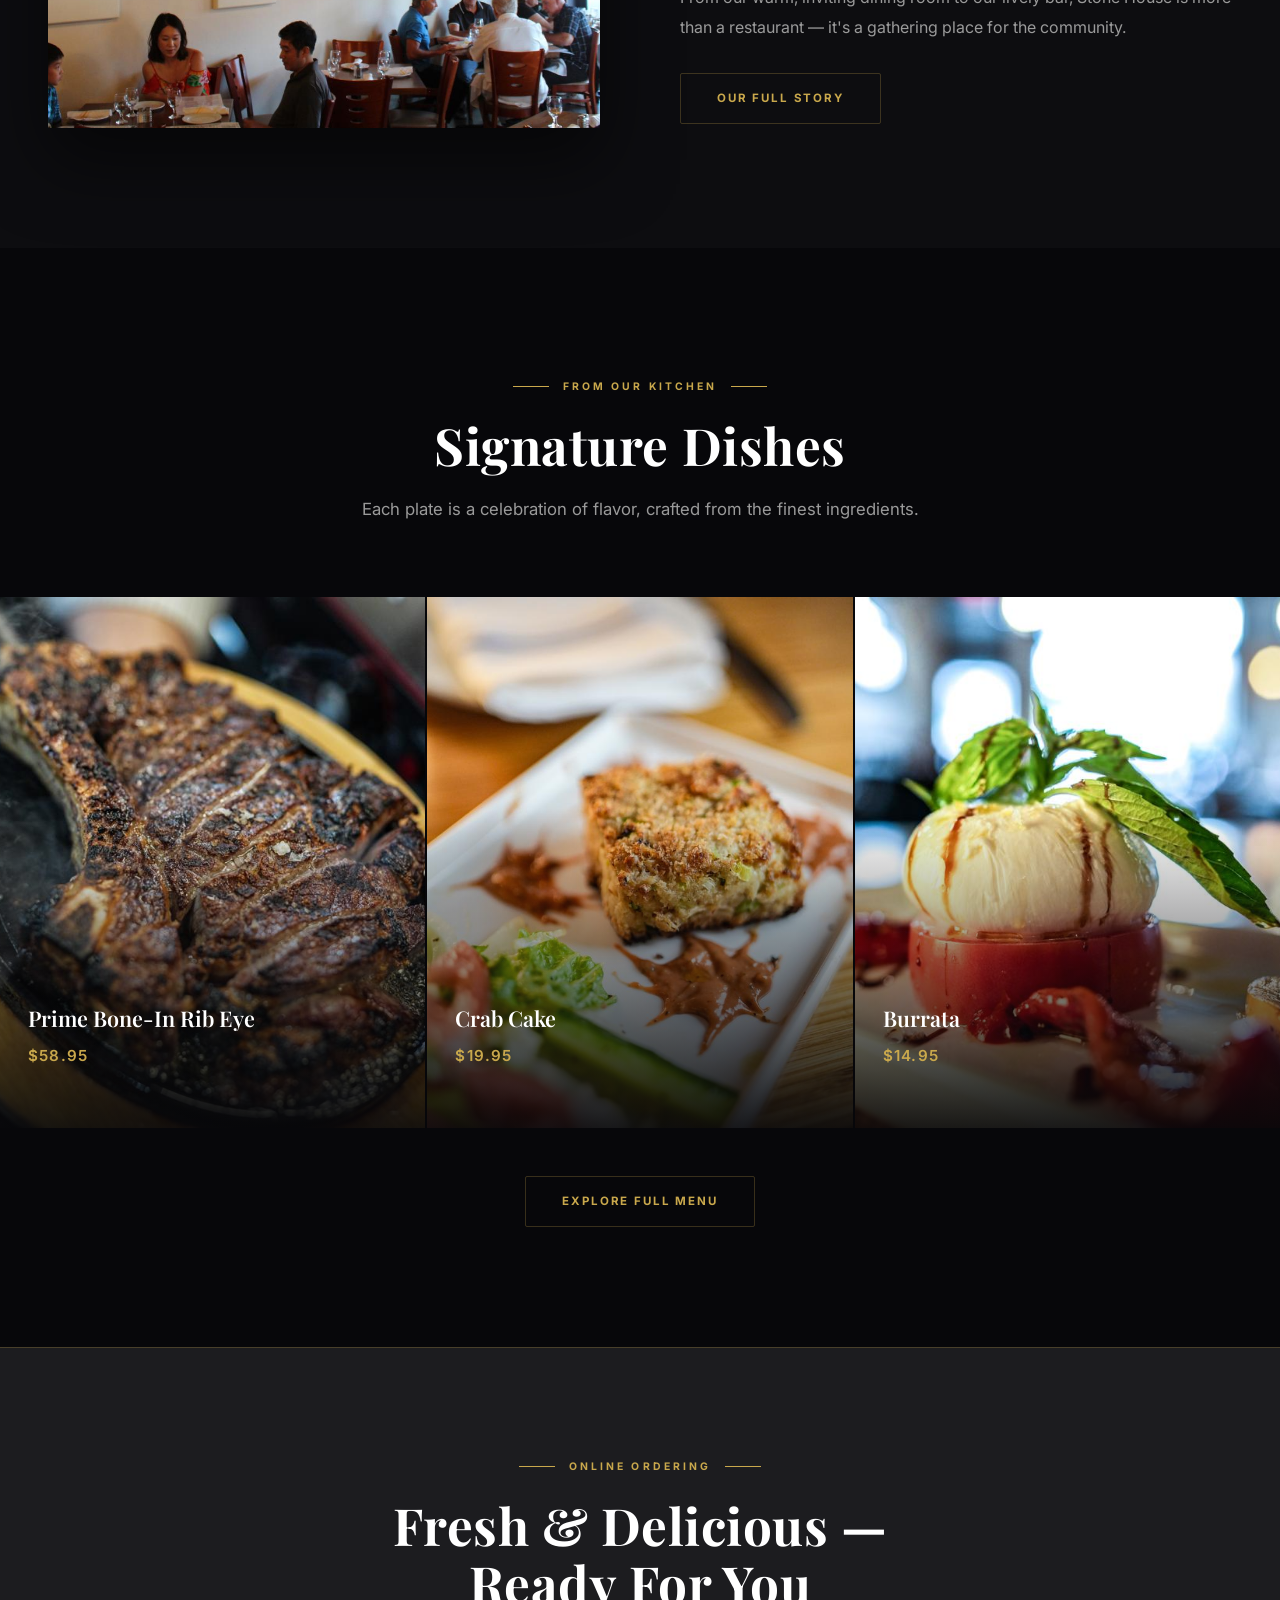
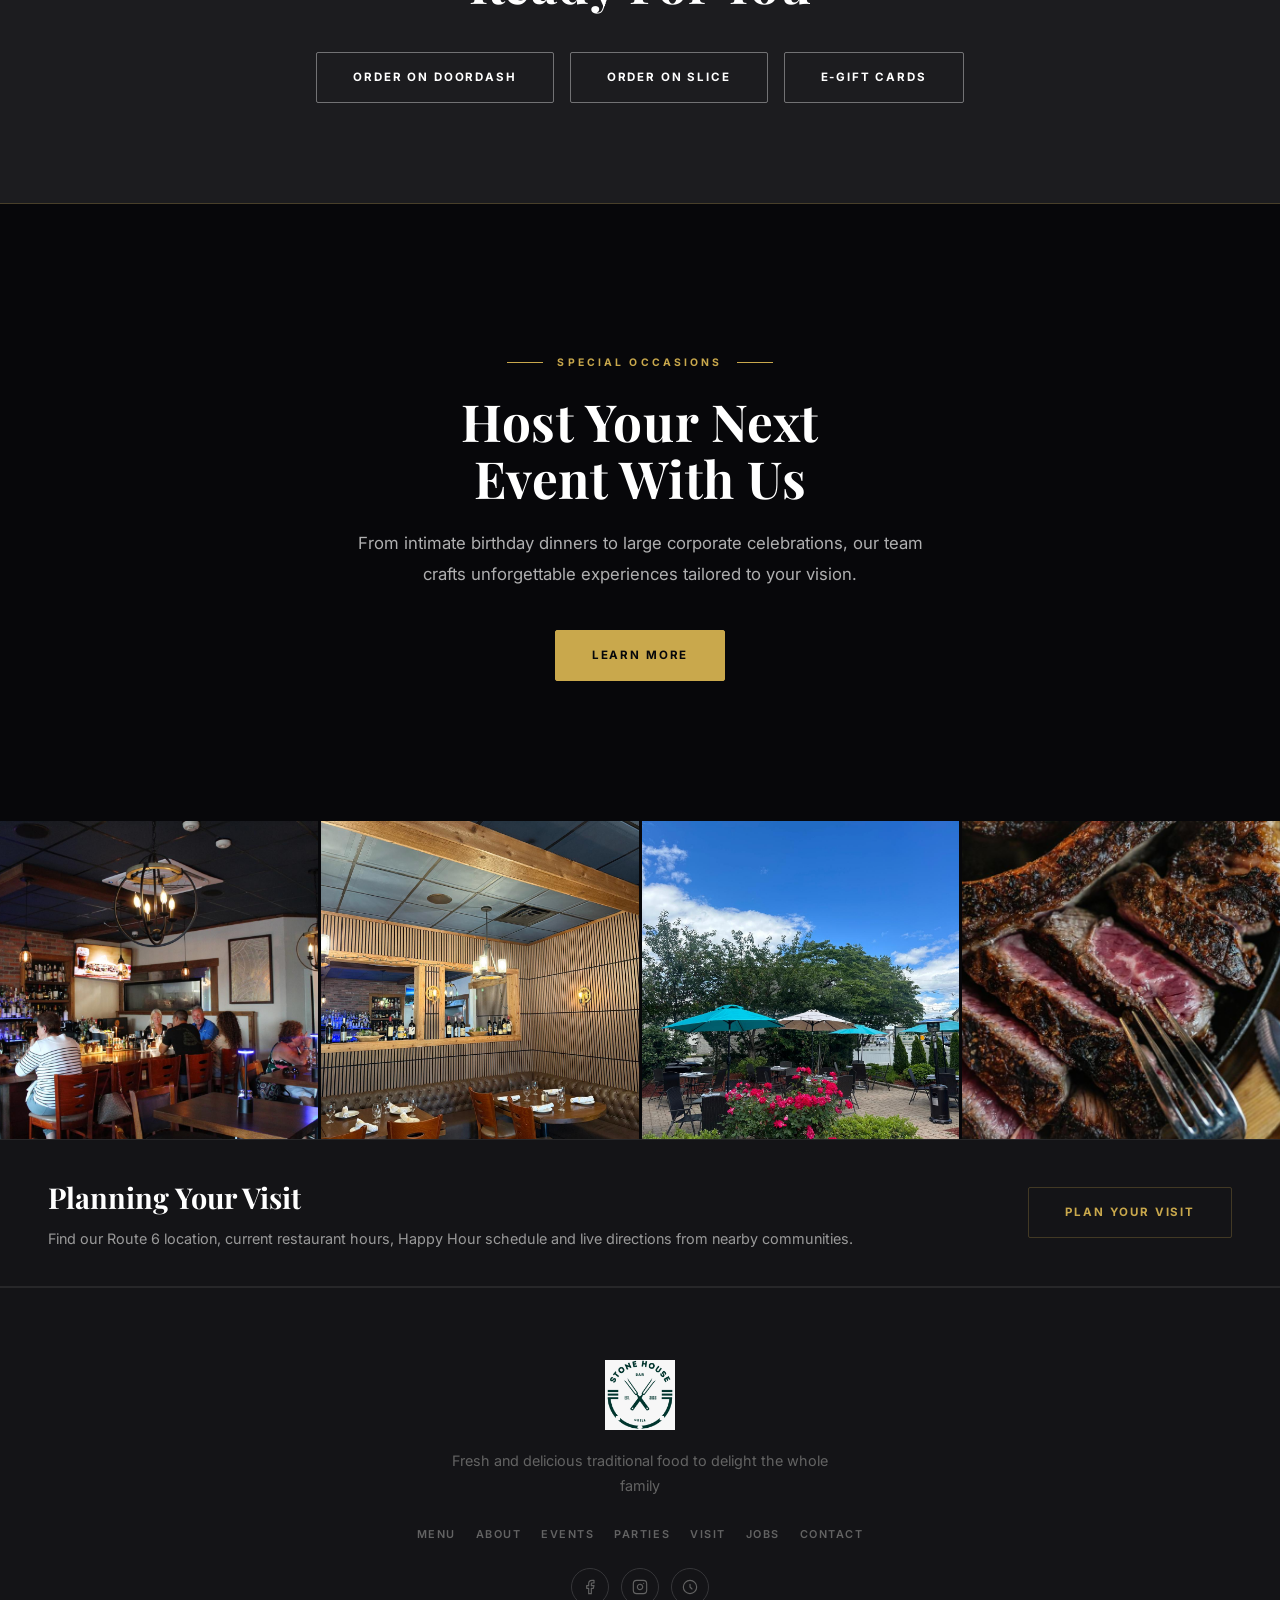
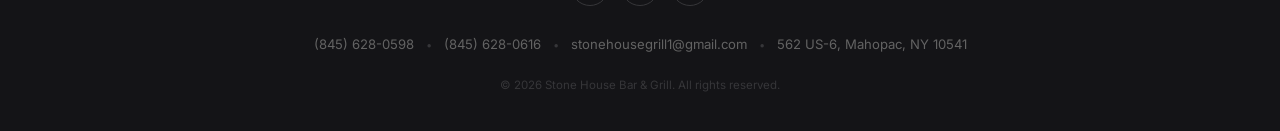
==== commit ce4cd19a: "Add visit page and expand group dining content" ====
--- a/index.html
+++ b/index.html
@@ -1,14 +1,81 @@
 <!DOCTYPE html>
 <html lang="en">
 <head>
+  <!-- Google tag (gtag.js) -->
+  <script async src="https://www.googletagmanager.com/gtag/js?id=G-5H2GSYLBQ3"></script>
+  <script>
+    window.dataLayer = window.dataLayer || [];
+    function gtag(){dataLayer.push(arguments);}
+    gtag('js', new Date());
+
+    gtag('config', 'G-5H2GSYLBQ3');
+  </script>
   <meta charset="UTF-8" />
   <meta name="viewport" content="width=device-width, initial-scale=1.0" />
+  <link rel="canonical" href="https://www.stonehouse-grill.com/" />
   <title>Stone House Bar &amp; Grill | Fine Dining in Mahopac NY</title>
   <meta name="description" content="Stone House Bar &amp; Grill — 30 years of authentic Eastern European flavors, fine dining, and warm hospitality in Mahopac, NY. Reserve your table today." />
   <meta property="og:title" content="Stone House Bar &amp; Grill | Fine Dining in Mahopac NY" />
   <meta property="og:description" content="Fine dining, craft cocktails &amp; private events in Mahopac, NY. Order online or reserve your table." />
   <meta property="og:image" content="images/steaks.jpg" />
   <meta property="og:type" content="website" />
+  <script type="application/ld+json">
+  {
+    "@context": "https://schema.org",
+    "@type": "Restaurant",
+    "@id": "https://www.stonehouse-grill.com/#restaurant",
+    "name": "Stone House Bar & Grill",
+    "url": "https://www.stonehouse-grill.com/",
+    "logo": "https://www.stonehouse-grill.com/images/logo.jpg",
+    "image": "https://www.stonehouse-grill.com/images/diningroom.jpg",
+    "telephone": "+1-845-628-0598",
+    "address": {
+      "@type": "PostalAddress",
+      "streetAddress": "562 US-6",
+      "addressLocality": "Mahopac",
+      "addressRegion": "NY",
+      "postalCode": "10541",
+      "addressCountry": "US"
+    },
+    "servesCuisine": [
+      "Eastern European"
+    ],
+    "openingHoursSpecification": [
+      {
+        "@type": "OpeningHoursSpecification",
+        "dayOfWeek": [
+          "https://schema.org/Monday",
+          "https://schema.org/Tuesday",
+          "https://schema.org/Wednesday",
+          "https://schema.org/Thursday"
+        ],
+        "opens": "11:30",
+        "closes": "22:00"
+      },
+      {
+        "@type": "OpeningHoursSpecification",
+        "dayOfWeek": [
+          "https://schema.org/Friday",
+          "https://schema.org/Saturday"
+        ],
+        "opens": "11:30",
+        "closes": "23:00"
+      },
+      {
+        "@type": "OpeningHoursSpecification",
+        "dayOfWeek": "https://schema.org/Sunday",
+        "opens": "11:00",
+        "closes": "21:00"
+      }
+    ],
+    "hasMenu": "https://www.stonehouse-grill.com/menu.html",
+    "acceptsReservations": "https://www.opentable.com/r/stone-house-grill-mahopac",
+    "sameAs": [
+      "https://www.facebook.com/stonehousegrillmarket",
+      "https://www.instagram.com/stonehousebarandgrill/"
+    ]
+  }
+  </script>
   <link rel="preconnect" href="https://fonts.googleapis.com" />
   <link rel="preconnect" href="https://fonts.gstatic.com" crossorigin />
   <link href="https://fonts.googleapis.com/css2?family=Playfair+Display:ital,wght@0,400;0,600;0,700;1,400&family=Inter:wght@300;400;500;600;700&display=swap" rel="stylesheet" />
@@ -20,7 +87,7 @@
   <div class="top-banner">
     <p class="banner-text">ORDER ONLINE FOR DELIVERY + PICKUP</p>
     <div class="banner-btns">
-      <a href="menu.html" class="banner-btn">View Menu</a>
+      <a href="/menu.html" class="banner-btn">View Menu</a>
       <a href="https://www.doordash.com/store/stone-house-grill-mahopac-25248792/" target="_blank" rel="noopener" class="banner-btn banner-btn--filled">DoorDash</a>
       <a href="https://slicelife.com/restaurants/ny/mahopac/10541/stone-house-bar-grill/menu" target="_blank" rel="noopener" class="banner-btn banner-btn--filled">Slice</a>
     </div>
@@ -29,16 +96,17 @@
   <!-- HEADER -->
   <header class="header" id="header">
     <div class="nav-inner container">
-      <a href="index.html" class="nav-logo" aria-label="Stone House Bar &amp; Grill — Home">
+      <a href="/" class="nav-logo" aria-label="Stone House Bar &amp; Grill — Home">
         <img src="images/logo.jpg" alt="Stone House Bar &amp; Grill" />
       </a>
       <ul class="nav-links" role="list">
-        <li><a href="menu.html"    class="nav-link">MENU</a></li>
-        <li><a href="about.html"   class="nav-link">ABOUT</a></li>
-        <li><a href="events.html"  class="nav-link">EVENTS</a></li>
-        <li><a href="parties.html" class="nav-link">PARTIES</a></li>
+        <li><a href="/menu.html"    class="nav-link">MENU</a></li>
+        <li><a href="/about.html"   class="nav-link">ABOUT</a></li>
+        <li><a href="/events.html"  class="nav-link">EVENTS</a></li>
+        <li><a href="/parties.html" class="nav-link">PARTIES</a></li>
+        <li><a href="/visit-stone-house-mahopac.html" class="nav-link">VISIT</a></li>
         <li><a href="https://www.opentable.com/r/stone-house-grill-mahopac" target="_blank" rel="noopener" class="nav-link nav-link--reserve">RESERVE</a></li>
-        <li><a href="jobs.html"    class="nav-link">JOBS</a></li>
+        <li><a href="/jobs.html"    class="nav-link">JOBS</a></li>
         <li><a href="https://order.toasttab.com/egiftcards/stone-house-market-grill-562-rt-6" target="_blank" rel="noopener" class="nav-link">GIFT CARDS</a></li>
       </ul>
       <div class="nav-right">
@@ -56,12 +124,12 @@
 
   <!-- MOBILE NAV -->
   <nav class="mobile-nav" id="mobileNav" aria-label="Mobile navigation">
-    <a href="menu.html"    class="nav-link">MENU</a>
-    <a href="about.html"   class="nav-link">ABOUT</a>
-    <a href="events.html"  class="nav-link">EVENTS</a>
-    <a href="parties.html" class="nav-link">PARTIES</a>
+    <a href="/menu.html"    class="nav-link">MENU</a>
+    <a href="/about.html"   class="nav-link">ABOUT</a>
+    <a href="/events.html"  class="nav-link">EVENTS</a>
+    <a href="/parties.html" class="nav-link">PARTIES</a><a href="/visit-stone-house-mahopac.html" class="nav-link">VISIT</a>
     <a href="https://www.opentable.com/r/stone-house-grill-mahopac" target="_blank" rel="noopener" class="nav-link nav-link--reserve">RESERVE</a>
-    <a href="jobs.html"    class="nav-link">JOBS</a>
+    <a href="/jobs.html"    class="nav-link">JOBS</a>
     <a href="https://order.toasttab.com/egiftcards/stone-house-market-grill-562-rt-6" target="_blank" rel="noopener" class="nav-link">GIFT CARDS</a>
     <div class="mobile-nav-social">
       <a href="https://www.facebook.com/stonehousegrillmarket" target="_blank" rel="noopener" aria-label="Facebook"><svg width="16" height="16" viewBox="0 0 24 24" fill="none" stroke="currentColor" stroke-width="1.8" stroke-linecap="round" stroke-linejoin="round"><path d="M18 2h-3a5 5 0 00-5 5v3H7v4h3v8h4v-8h3l1-4h-4V7a1 1 0 011-1h3z"/></svg></a>
@@ -80,7 +148,7 @@
       <p class="hero-subtitle">Fine Dining &amp; Bar &nbsp;&middot;&nbsp; Mahopac, NY</p>
       <div class="hero-btns">
         <a href="https://www.opentable.com/r/stone-house-grill-mahopac" target="_blank" rel="noopener" class="btn btn--gold">Reserve a Table</a>
-        <a href="menu.html"    class="btn btn--outline">View Menu</a>
+        <a href="/menu.html"    class="btn btn--outline">View Menu</a>
       </div>
     </div>
     <div class="hero-scroll" aria-hidden="true"><span class="scroll-icon"></span></div>
@@ -98,7 +166,7 @@
         <p>With over 30 years of experience and dedication, we have created a place where everyone is welcome — bringing authentic Eastern European flavors to the heart of New York.</p>
         <p>We use only the freshest ingredients paired with traditional cooking techniques passed down through generations. Whether you're joining us for a weekday lunch or a celebratory dinner, every meal is crafted with care.</p>
         <p>From our warm, inviting dining room to our lively bar, Stone House is more than a restaurant — it's a gathering place for the community.</p>
-        <a href="about.html" class="btn btn--outline-gold">Our Full Story</a>
+        <a href="/about.html" class="btn btn--outline-gold">Our Full Story</a>
       </div>
     </div>
   </section>
@@ -139,7 +207,7 @@
       </div>
     </div>
     <div style="text-align:center; margin-top:48px;" class="fade-in">
-      <a href="menu.html" class="btn btn--outline-gold">Explore Full Menu</a>
+      <a href="/menu.html" class="btn btn--outline-gold">Explore Full Menu</a>
     </div>
   </section>
 
@@ -163,7 +231,7 @@
       <div class="section-tag" style="justify-content:center;">Special Occasions</div>
       <h2 class="section-heading">Host Your Next<br>Event With Us</h2>
       <p>From intimate birthday dinners to large corporate celebrations, our team crafts unforgettable experiences tailored to your vision.</p>
-      <a href="parties.html" class="btn btn--gold">Learn More</a>
+      <a href="/parties.html" class="btn btn--gold">Learn More</a>
     </div>
   </section>
 
@@ -184,17 +252,25 @@
   </div>
 
   <!-- ═══ FOOTER ═══════════════════════════════════════════════════ -->
+  <section class="inline-utility" aria-label="Plan your visit">
+    <div class="container inline-utility-inner">
+      <div><h2>Planning Your Visit</h2><p>Find our Route 6 location, current restaurant hours, Happy Hour schedule and live directions from nearby communities.</p></div>
+      <a href="/visit-stone-house-mahopac.html" class="btn btn--outline-gold">Plan Your Visit</a>
+    </div>
+  </section>
+
   <footer class="footer">
     <div class="container footer-inner">
       <div class="footer-logo"><img src="images/logo.jpg" alt="Stone House Bar &amp; Grill" loading="lazy" /></div>
       <p class="footer-tagline">Fresh and delicious traditional food to delight the whole family</p>
       <nav class="footer-nav" aria-label="Footer navigation">
-        <a href="menu.html">Menu</a>
-        <a href="about.html">About</a>
-        <a href="events.html">Events</a>
-        <a href="parties.html">Parties</a>
-        <a href="jobs.html">Jobs</a>
-        <a href="contact.html">Contact</a>
+        <a href="/menu.html">Menu</a>
+        <a href="/about.html">About</a>
+        <a href="/events.html">Events</a>
+        <a href="/parties.html">Parties</a>
+        <a href="/visit-stone-house-mahopac.html">Visit</a>
+        <a href="/jobs.html">Jobs</a>
+        <a href="/contact.html">Contact</a>
       </nav>
       <div class="footer-social">
         <a href="https://www.facebook.com/stonehousegrillmarket" target="_blank" rel="noopener" aria-label="Facebook"><svg width="16" height="16" viewBox="0 0 24 24" fill="none" stroke="currentColor" stroke-width="1.7" stroke-linecap="round" stroke-linejoin="round"><path d="M18 2h-3a5 5 0 00-5 5v3H7v4h3v8h4v-8h3l1-4h-4V7a1 1 0 011-1h3z"/></svg></a>
@@ -211,6 +287,23 @@
     </div>
   </footer>
 
+  <!-- FATHER'S DAY POPUP -->
+  <div class="md-overlay" id="fdOverlay" role="dialog" aria-modal="true" aria-labelledby="fdTitle">
+    <div class="md-modal">
+      <button class="md-close" id="fdClose" aria-label="Close">&times;</button>
+      <div class="md-body" style="padding-top: 32px;">
+        <p class="md-tag">&#x2764; Sunday, June 21st</p>
+        <h2 class="md-title" id="fdTitle" style="font-size:2rem;">Happy Father's Day</h2>
+        <p class="md-sub">Treat Dad to an unforgettable meal at Stone House.<br>Join us for a special Father's Day dinner — seats are filling fast!</p>
+        <a href="https://www.opentable.com/r/stone-house-grill-mahopac" target="_blank" rel="noopener" class="btn md-btn" style="display:flex;align-items:center;justify-content:center;gap:8px;">
+          Reserve a Table
+          <svg width="14" height="14" viewBox="0 0 24 24" fill="none" stroke="currentColor" stroke-width="2.2" stroke-linecap="round" stroke-linejoin="round"><path d="M5 12h14M12 5l7 7-7 7"/></svg>
+        </a>
+        <button id="fdDismiss" style="margin-top:14px;background:none;border:none;color:rgba(255,255,255,0.4);font-size:0.8rem;cursor:pointer;text-decoration:underline;">Maybe later</button>
+      </div>
+    </div>
+  </div>
+
   <script src="script.js"></script>
 </body>
 </html>
--- a/style.css
+++ b/style.css
@@ -1064,6 +1064,130 @@
 .party-contact-dot { color: var(--dark-5); }
 
 /* ── JOBS PAGE ────────────────────────────────────────────────── */
+/* Visit and information sections */
+.visit-details-grid,
+.route-grid,
+.occasion-grid,
+.faq-grid {
+  display: grid;
+  grid-template-columns: repeat(2, minmax(0, 1fr));
+  gap: 24px;
+}
+.visit-card,
+.route-card,
+.occasion-card,
+.faq-item {
+  background: var(--dark-2);
+  border: 1px solid var(--dark-4);
+  border-radius: var(--radius);
+  padding: 32px;
+  transition: border-color var(--dur) var(--ease), transform var(--dur) var(--ease), box-shadow var(--dur) var(--ease);
+}
+.visit-card:hover,
+.route-card:hover,
+.occasion-card:hover,
+.faq-item:hover {
+  border-color: var(--gold-border);
+  transform: translateY(-3px);
+  box-shadow: 0 16px 40px rgba(0,0,0,0.35);
+}
+.visit-card h3,
+.route-card h3,
+.occasion-card h3,
+.faq-item h3 {
+  font-family: var(--font-h);
+  font-size: 1.18rem;
+  color: var(--white);
+  margin-bottom: 12px;
+}
+.visit-card p,
+.route-card p,
+.occasion-card p,
+.faq-item p {
+  color: var(--gray);
+  font-size: 0.9rem;
+  line-height: 1.8;
+}
+.route-card .btn { margin-top: 22px; }
+.visit-address {
+  font-style: normal;
+  color: var(--gray);
+  font-size: 0.98rem;
+  line-height: 1.9;
+  margin-bottom: 28px;
+}
+.visit-address strong { color: var(--white); }
+.visit-address a { color: var(--gold); }
+.visit-address a:hover { color: var(--gold-light); }
+.content-list {
+  display: grid;
+  gap: 12px;
+  margin: 24px 0 32px;
+}
+.content-list li {
+  color: var(--gray);
+  padding-left: 20px;
+  position: relative;
+  line-height: 1.7;
+}
+.content-list li::before {
+  content: '\2014';
+  color: var(--gold);
+  position: absolute;
+  left: 0;
+}
+.section-note {
+  color: var(--gray-2);
+  font-size: 0.8rem;
+  line-height: 1.7;
+  margin-top: 22px;
+}
+.inline-utility {
+  border-top: 1px solid var(--dark-4);
+  border-bottom: 1px solid var(--dark-4);
+  padding: 34px 0;
+  background: var(--dark-2);
+}
+.inline-utility-inner {
+  display: flex;
+  align-items: center;
+  justify-content: space-between;
+  gap: 28px;
+}
+.inline-utility h2 {
+  font-family: var(--font-h);
+  color: var(--white);
+  font-size: clamp(1.3rem, 2.4vw, 1.8rem);
+  margin-bottom: 6px;
+}
+.inline-utility p { color: var(--gray); font-size: 0.9rem; line-height: 1.7; }
+.inline-utility .btn { flex-shrink: 0; }
+.planning-grid {
+  display: grid;
+  grid-template-columns: 1.1fr 0.9fr;
+  gap: 64px;
+  align-items: start;
+}
+.planning-list {
+  background: var(--dark-2);
+  border: 1px solid var(--dark-4);
+  border-radius: var(--radius);
+  padding: 34px;
+}
+
+@media (max-width: 768px) {
+  .visit-details-grid,
+  .route-grid,
+  .occasion-grid,
+  .faq-grid,
+  .planning-grid { grid-template-columns: 1fr; }
+  .inline-utility-inner { align-items: flex-start; flex-direction: column; }
+  .visit-card,
+  .route-card,
+  .occasion-card,
+  .faq-item { padding: 26px 24px; }
+}
+
 .jobs-intro {
   max-width: 600px;
   margin-inline: auto;
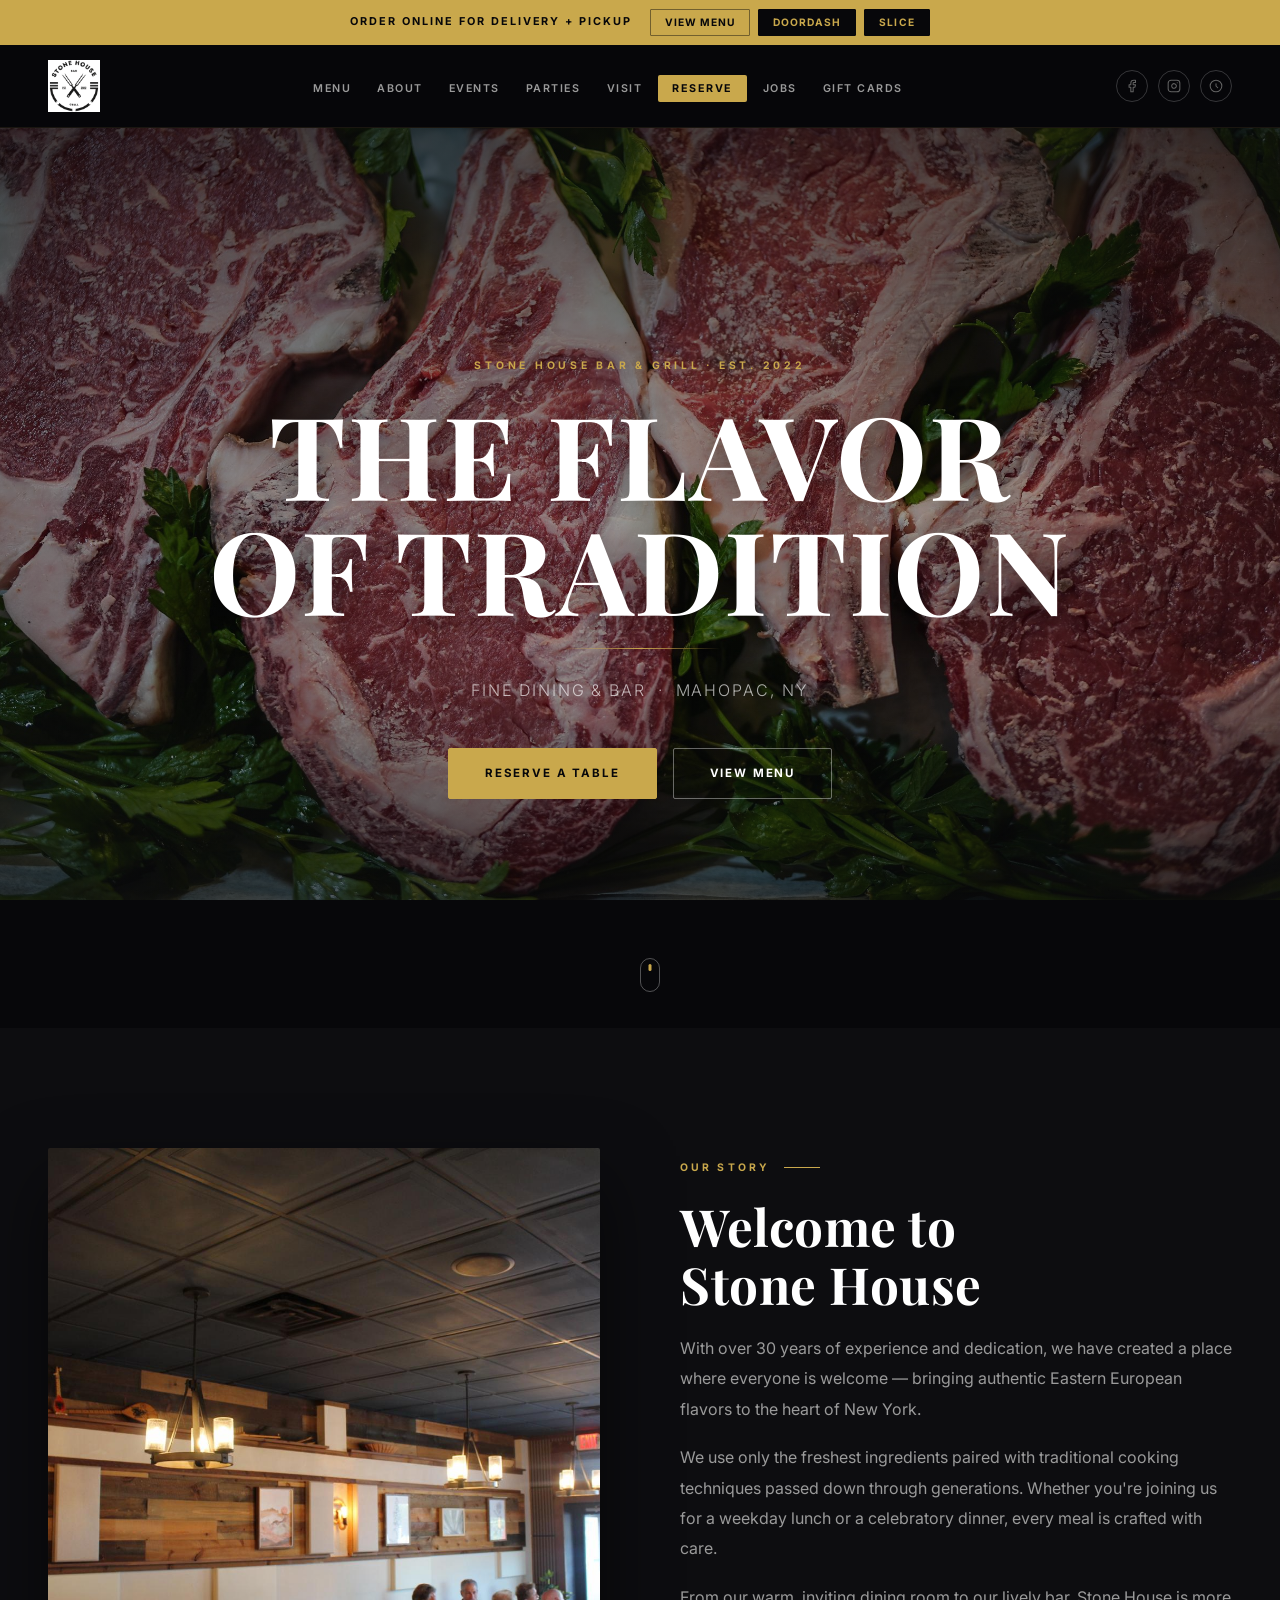
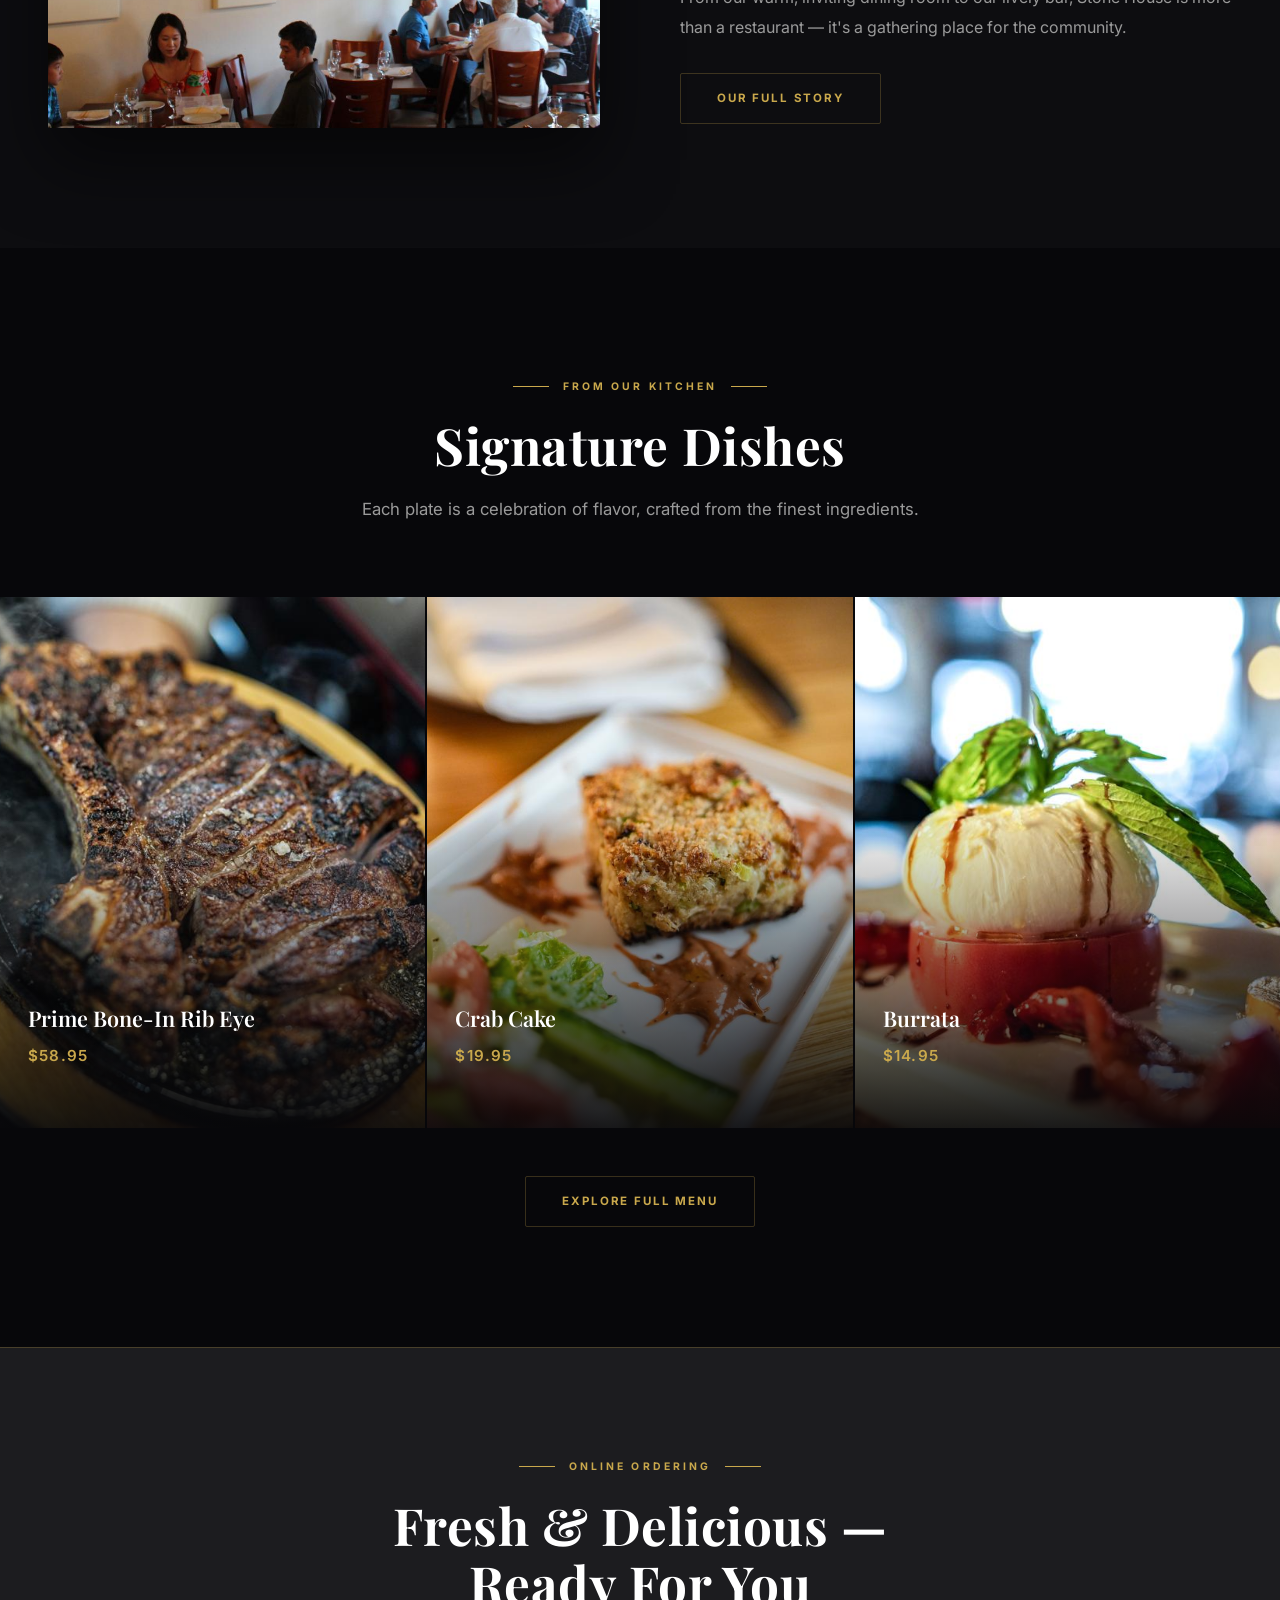
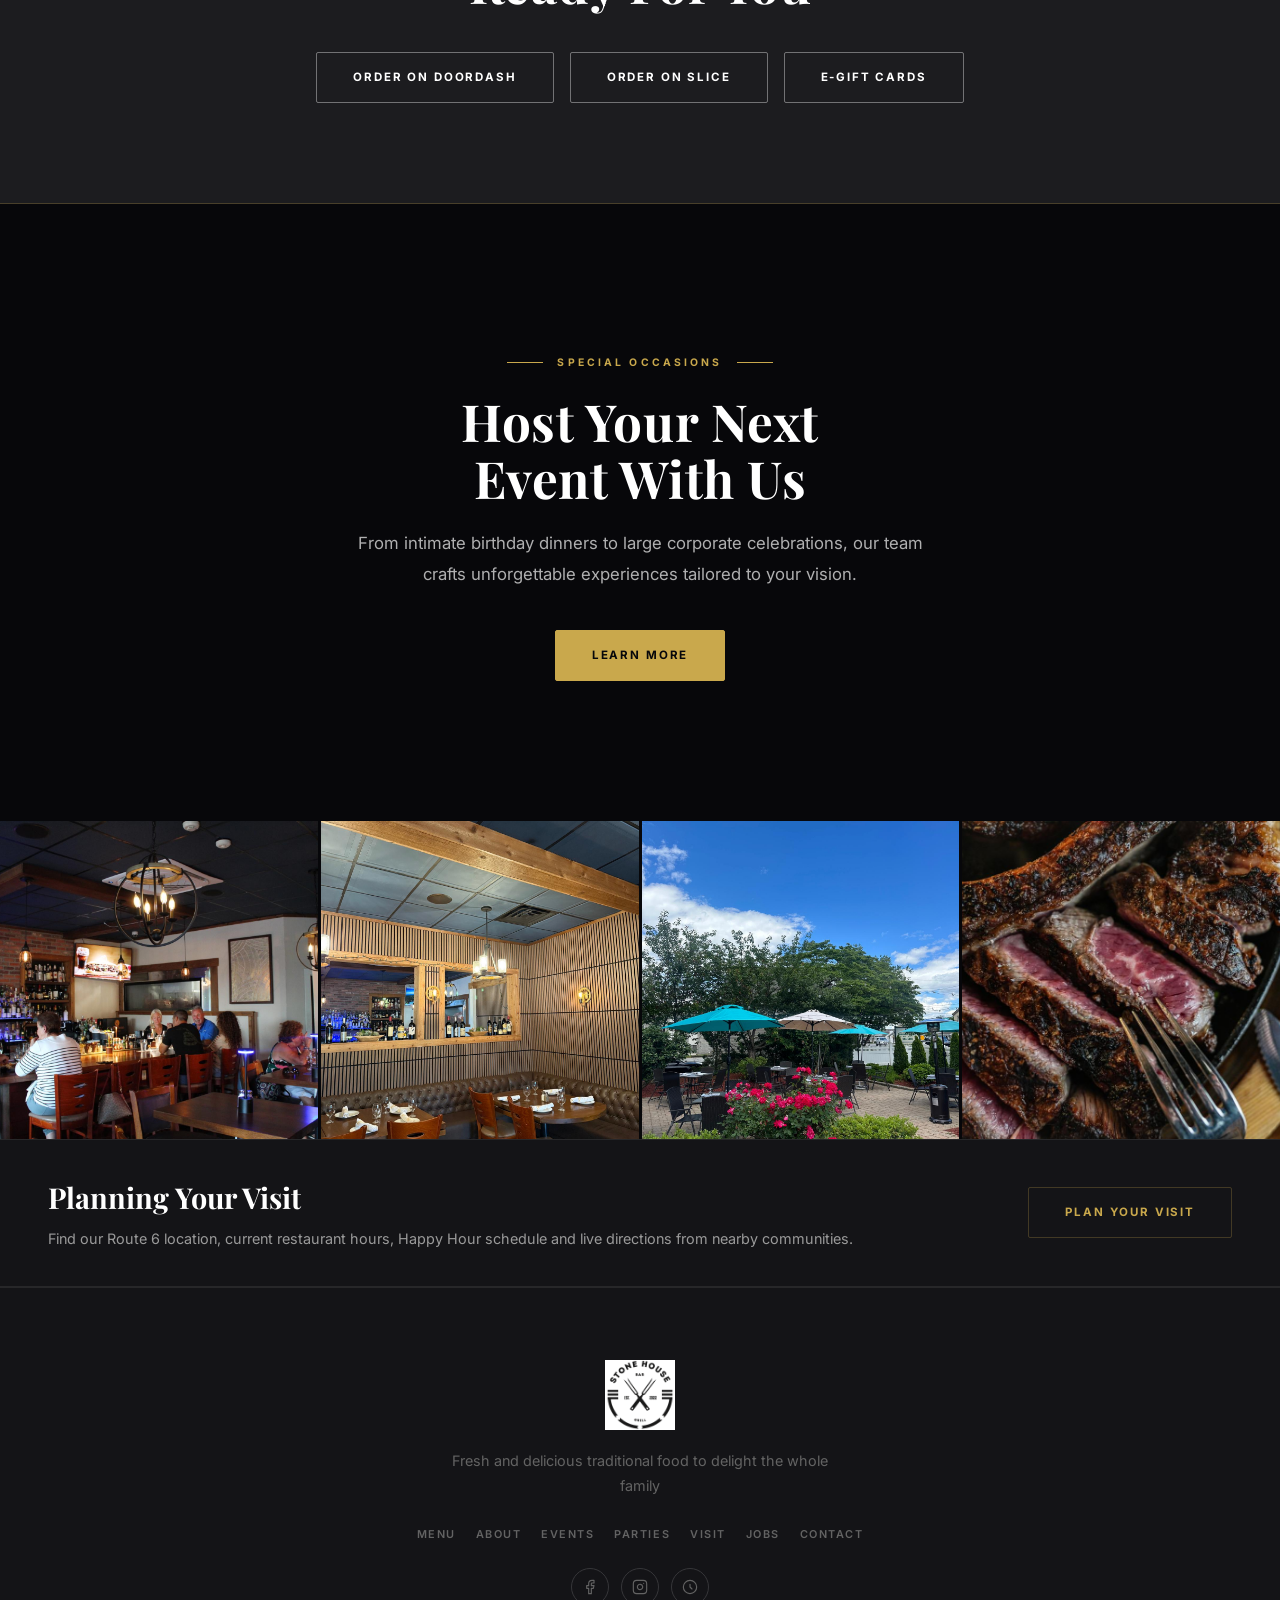
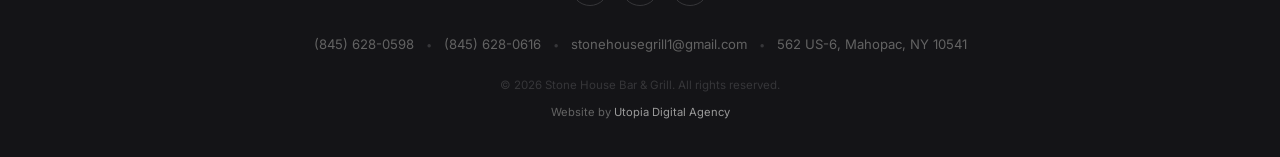
==== commit a1a40d89: "Update sitewide logo and footer credit" ====
--- a/index.html
+++ b/index.html
@@ -97,7 +97,7 @@
   <header class="header" id="header">
     <div class="nav-inner container">
       <a href="/" class="nav-logo" aria-label="Stone House Bar &amp; Grill — Home">
-        <img src="images/logo.jpg" alt="Stone House Bar &amp; Grill" />
+        <img src="images/stone-house-logo.png" alt="Stone House Bar &amp; Grill" />
       </a>
       <ul class="nav-links" role="list">
         <li><a href="/menu.html"    class="nav-link">MENU</a></li>
@@ -261,7 +261,7 @@
 
   <footer class="footer">
     <div class="container footer-inner">
-      <div class="footer-logo"><img src="images/logo.jpg" alt="Stone House Bar &amp; Grill" loading="lazy" /></div>
+      <div class="footer-logo"><img src="images/stone-house-logo.png" alt="Stone House Bar &amp; Grill" loading="lazy" /></div>
       <p class="footer-tagline">Fresh and delicious traditional food to delight the whole family</p>
       <nav class="footer-nav" aria-label="Footer navigation">
         <a href="/menu.html">Menu</a>
@@ -284,6 +284,7 @@
         <span>562 US-6, Mahopac, NY 10541</span>
       </div>
       <p class="footer-copy">&copy; 2026 Stone House Bar &amp; Grill. All rights reserved.</p>
+      <p class="footer-credit">Website by <a href="https://www.utopia-agency.com/" target="_blank" rel="noopener noreferrer">Utopia Digital Agency</a></p>
     </div>
   </footer>
 
--- a/style.css
+++ b/style.css
@@ -219,6 +219,7 @@
   height: 52px;
   width: auto;
   object-fit: contain;
+  background: #fff;
 }
 
 /* Nav links */
@@ -1353,6 +1354,7 @@
   margin-inline: auto;
   margin-bottom: 18px;
   object-fit: contain;
+  background: #fff;
 }
 .footer-tagline {
   color: var(--gray-2);
@@ -1414,6 +1416,9 @@
 .footer-contact-strip a:hover { color: var(--gold); }
 .footer-dot { color: var(--dark-5); font-size: 0.7rem; }
 .footer-copy { color: var(--dark-5); font-size: 0.72rem; }
+.footer-credit { color: var(--gray-2); font-size: 0.7rem; margin-top: 8px; }
+.footer-credit a { color: var(--gray); transition: color var(--dur) var(--ease); }
+.footer-credit a:hover { color: var(--gold); }
 
 /* ── FOCUS ────────────────────────────────────────────────────── */
 :focus-visible { outline: 2px solid var(--gold); outline-offset: 3px; }
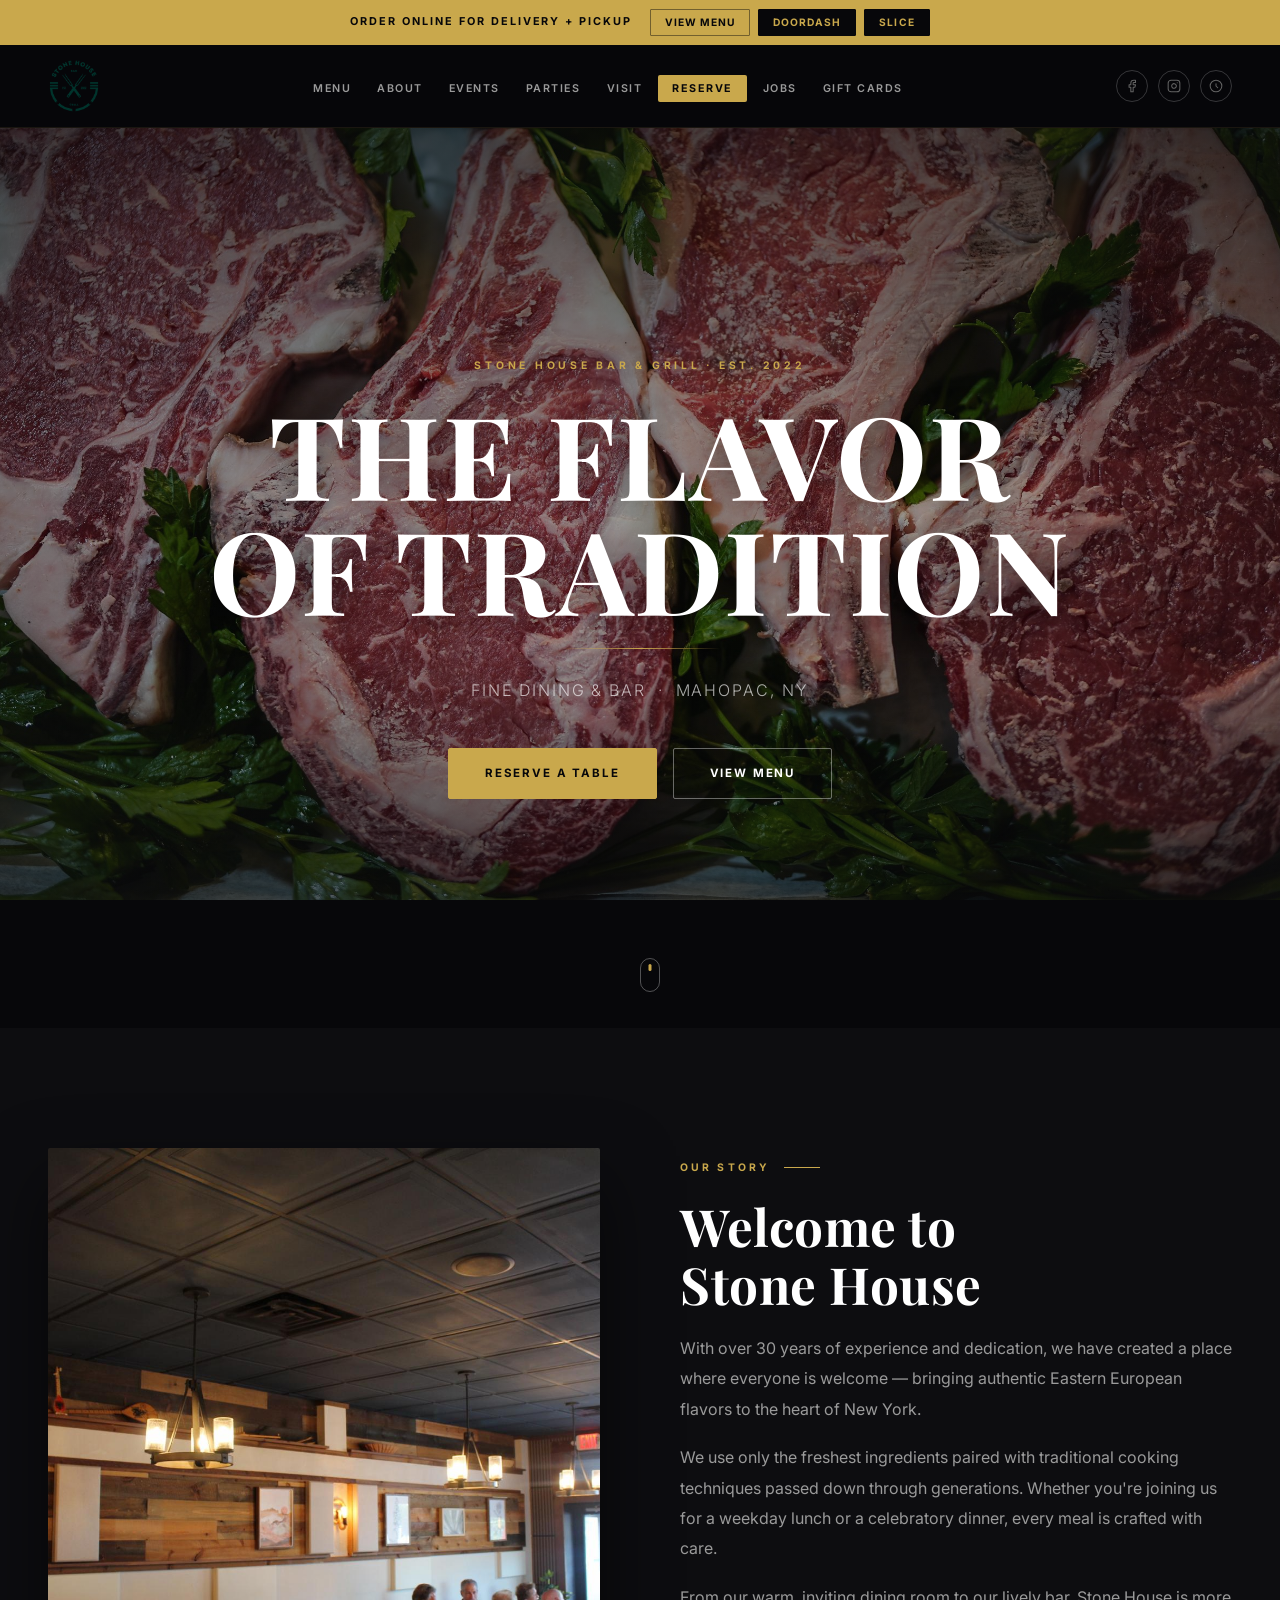
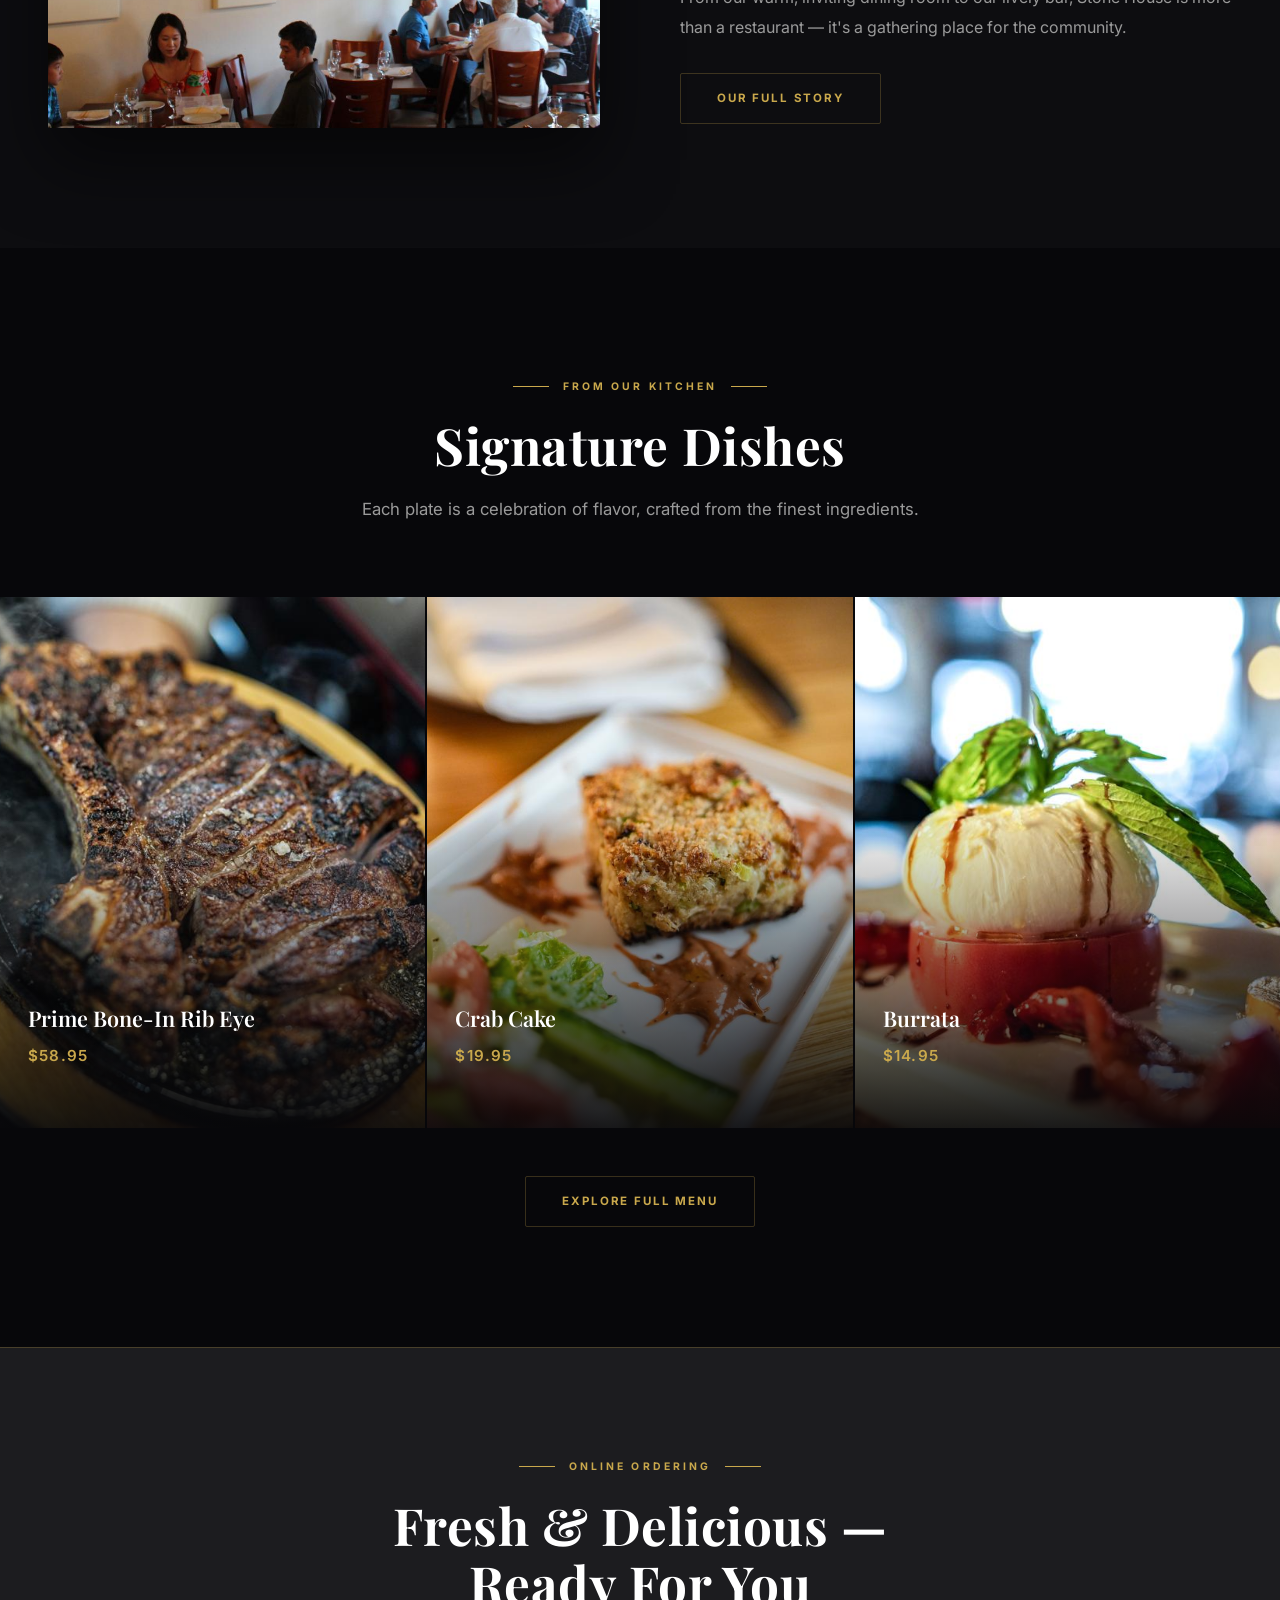
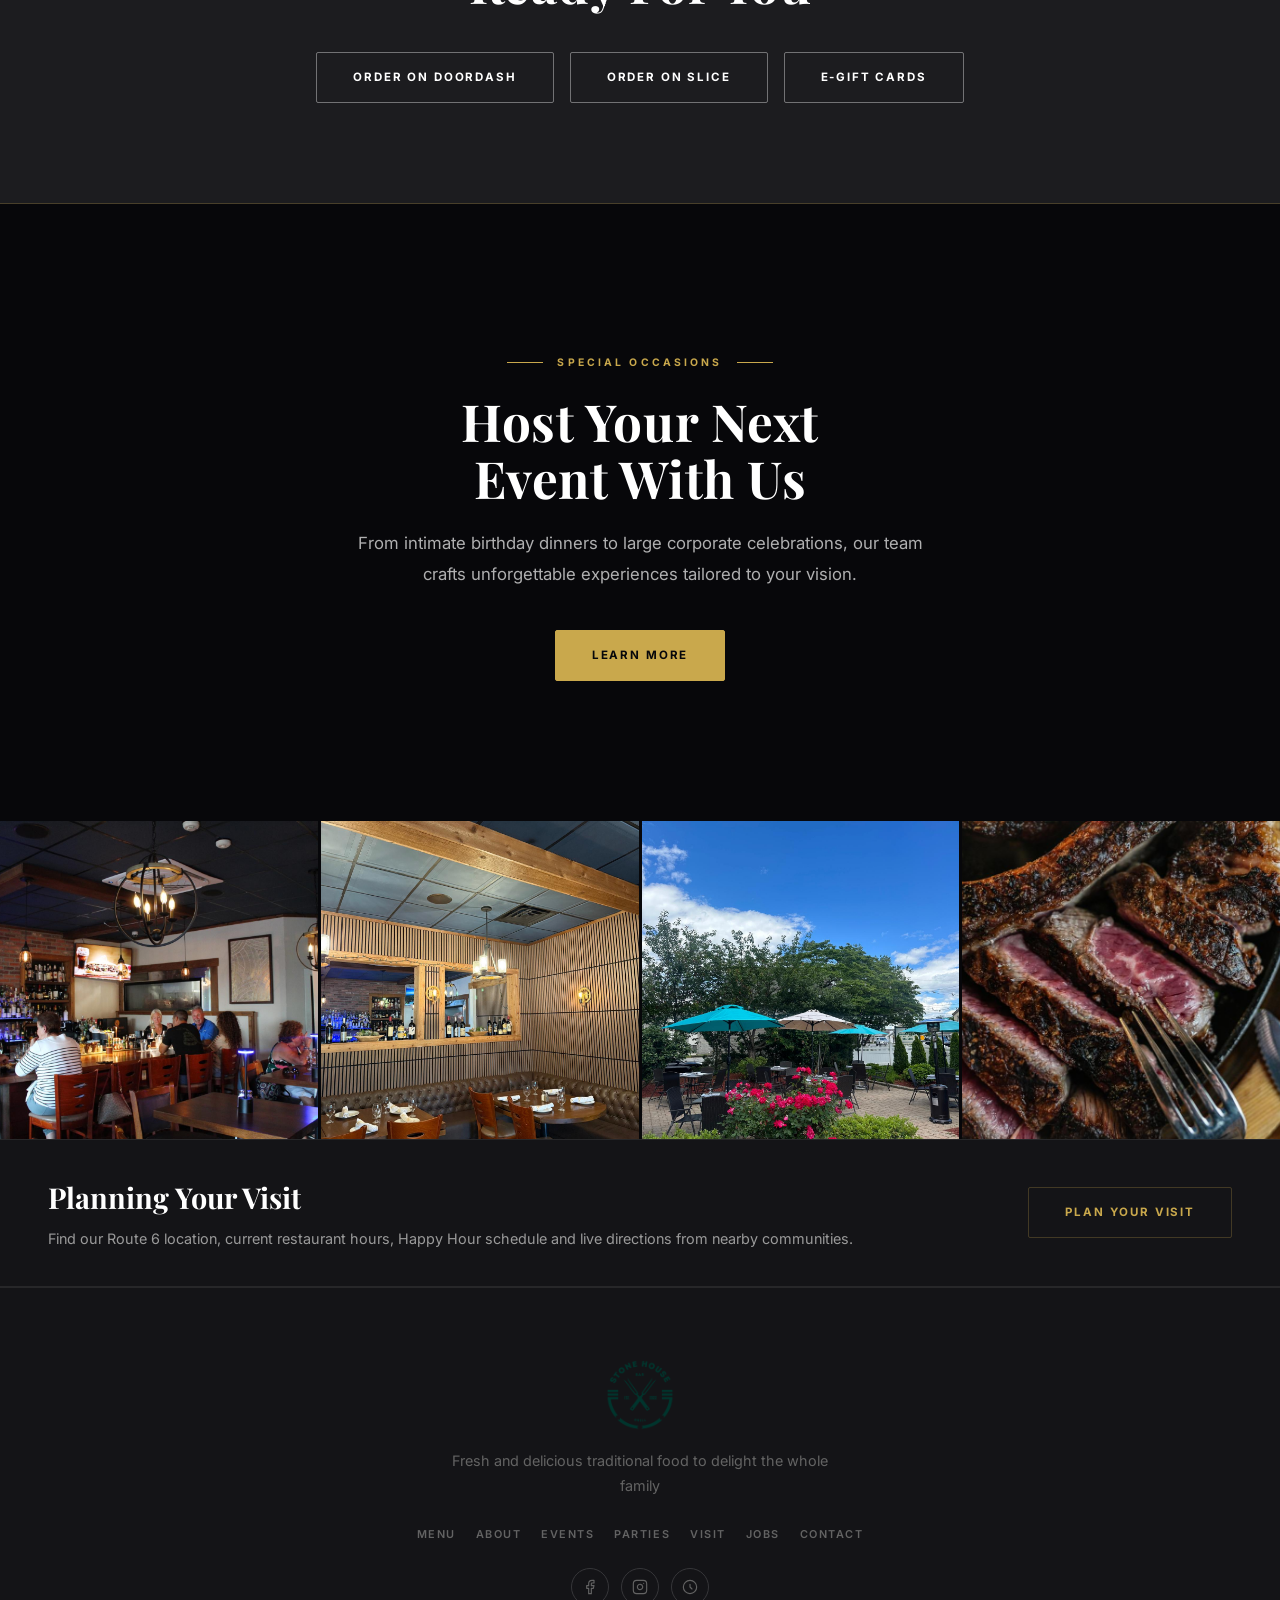
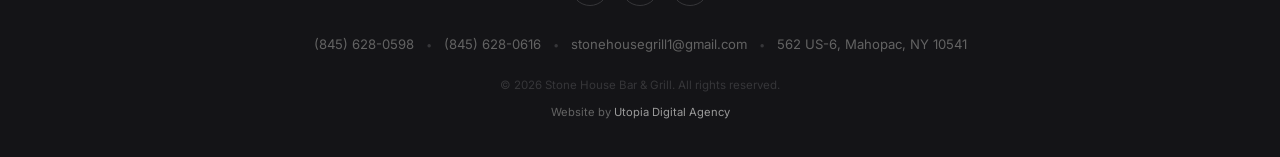
==== commit e63ffe48: "Add official sitewide favicon assets" ====
--- a/index.html
+++ b/index.html
@@ -12,6 +12,11 @@
   </script>
   <meta charset="UTF-8" />
   <meta name="viewport" content="width=device-width, initial-scale=1.0" />
+  <link rel="icon" href="/favicon.ico" sizes="any" />
+  <link rel="icon" type="image/png" sizes="48x48" href="/favicon-48x48.png" />
+  <link rel="icon" type="image/png" sizes="32x32" href="/favicon-32x32.png" />
+  <link rel="icon" type="image/png" sizes="16x16" href="/favicon-16x16.png" />
+  <link rel="apple-touch-icon" sizes="180x180" href="/apple-touch-icon.png" />
   <link rel="canonical" href="https://www.stonehouse-grill.com/" />
   <title>Stone House Bar &amp; Grill | Fine Dining in Mahopac NY</title>
   <meta name="description" content="Stone House Bar &amp; Grill — 30 years of authentic Eastern European flavors, fine dining, and warm hospitality in Mahopac, NY. Reserve your table today." />
--- a/style.css
+++ b/style.css
@@ -219,7 +219,7 @@
   height: 52px;
   width: auto;
   object-fit: contain;
-  background: #fff;
+  filter: brightness(0) saturate(100%) invert(17%) sepia(23%) saturate(1555%) hue-rotate(122.5deg) brightness(94%) contrast(104%);
 }
 
 /* Nav links */
@@ -1354,7 +1354,7 @@
   margin-inline: auto;
   margin-bottom: 18px;
   object-fit: contain;
-  background: #fff;
+  filter: brightness(0) saturate(100%) invert(17%) sepia(23%) saturate(1555%) hue-rotate(122.5deg) brightness(94%) contrast(104%);
 }
 .footer-tagline {
   color: var(--gray-2);
